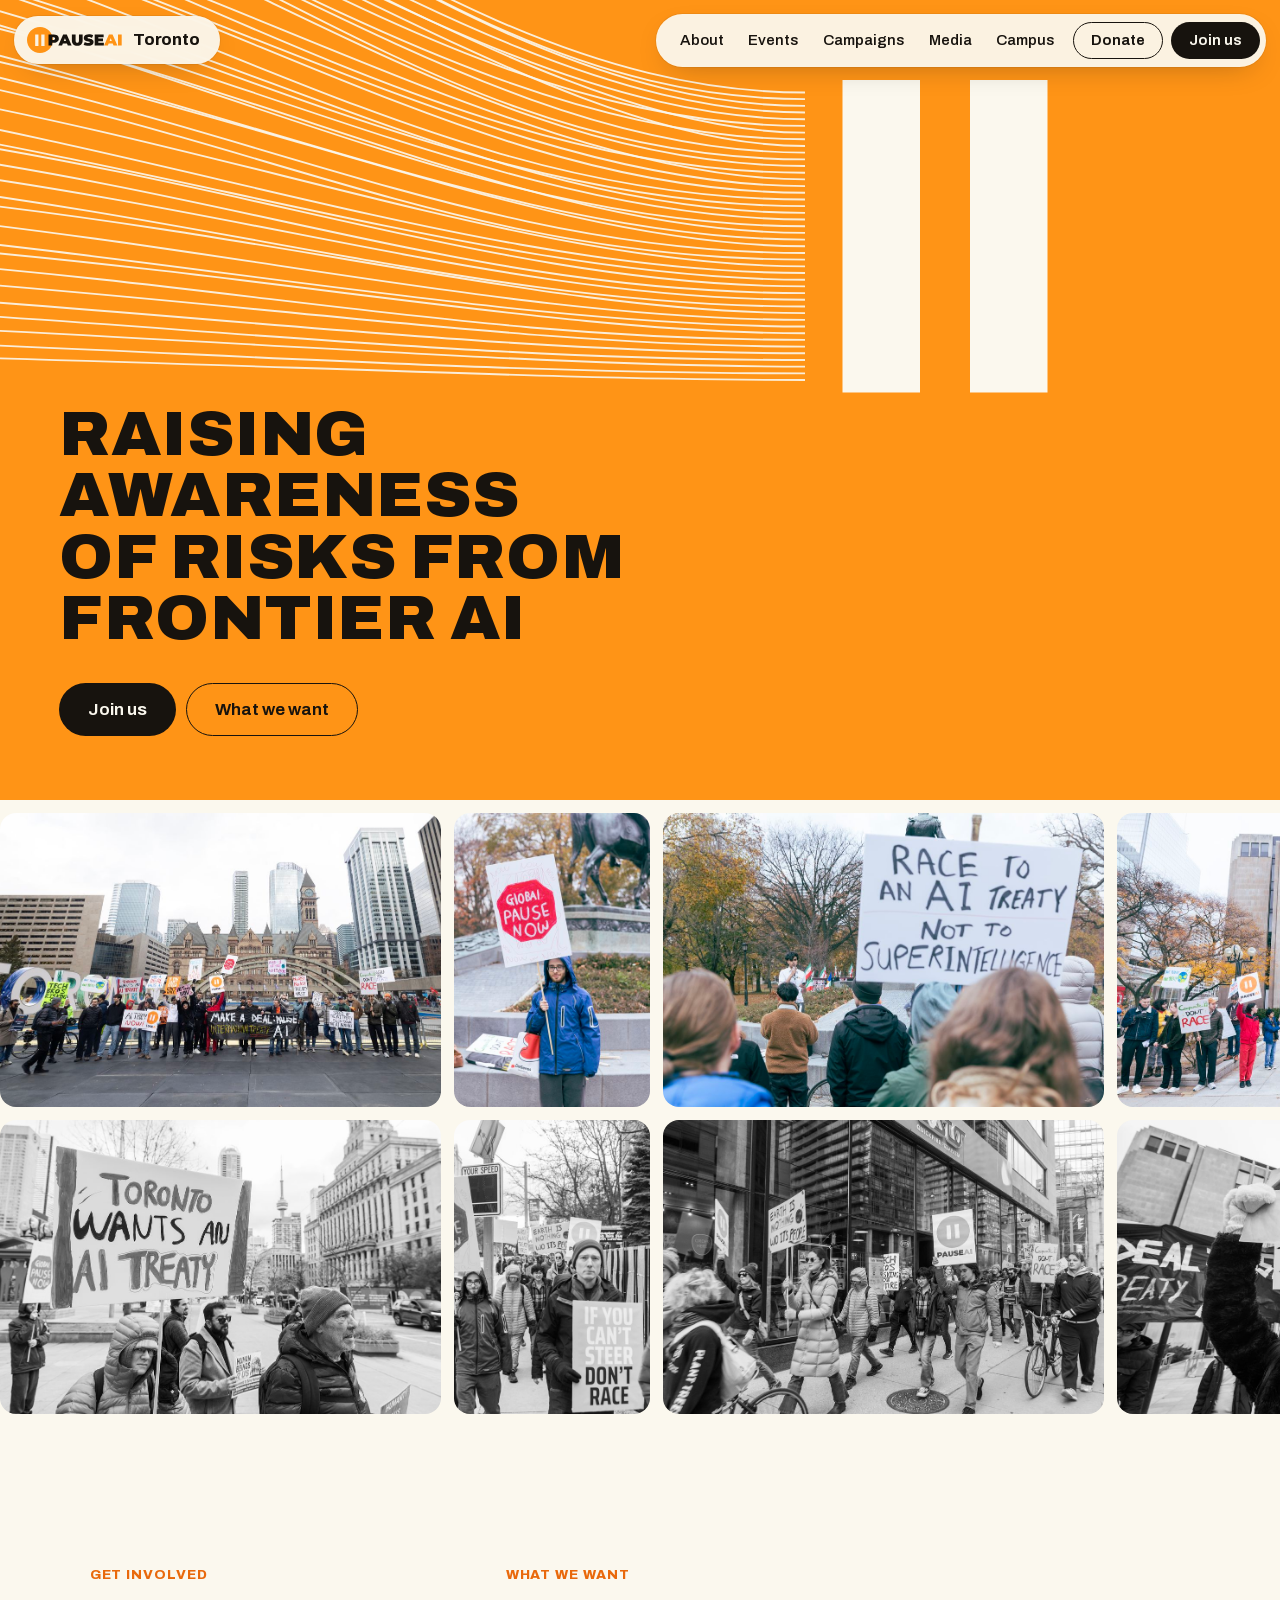
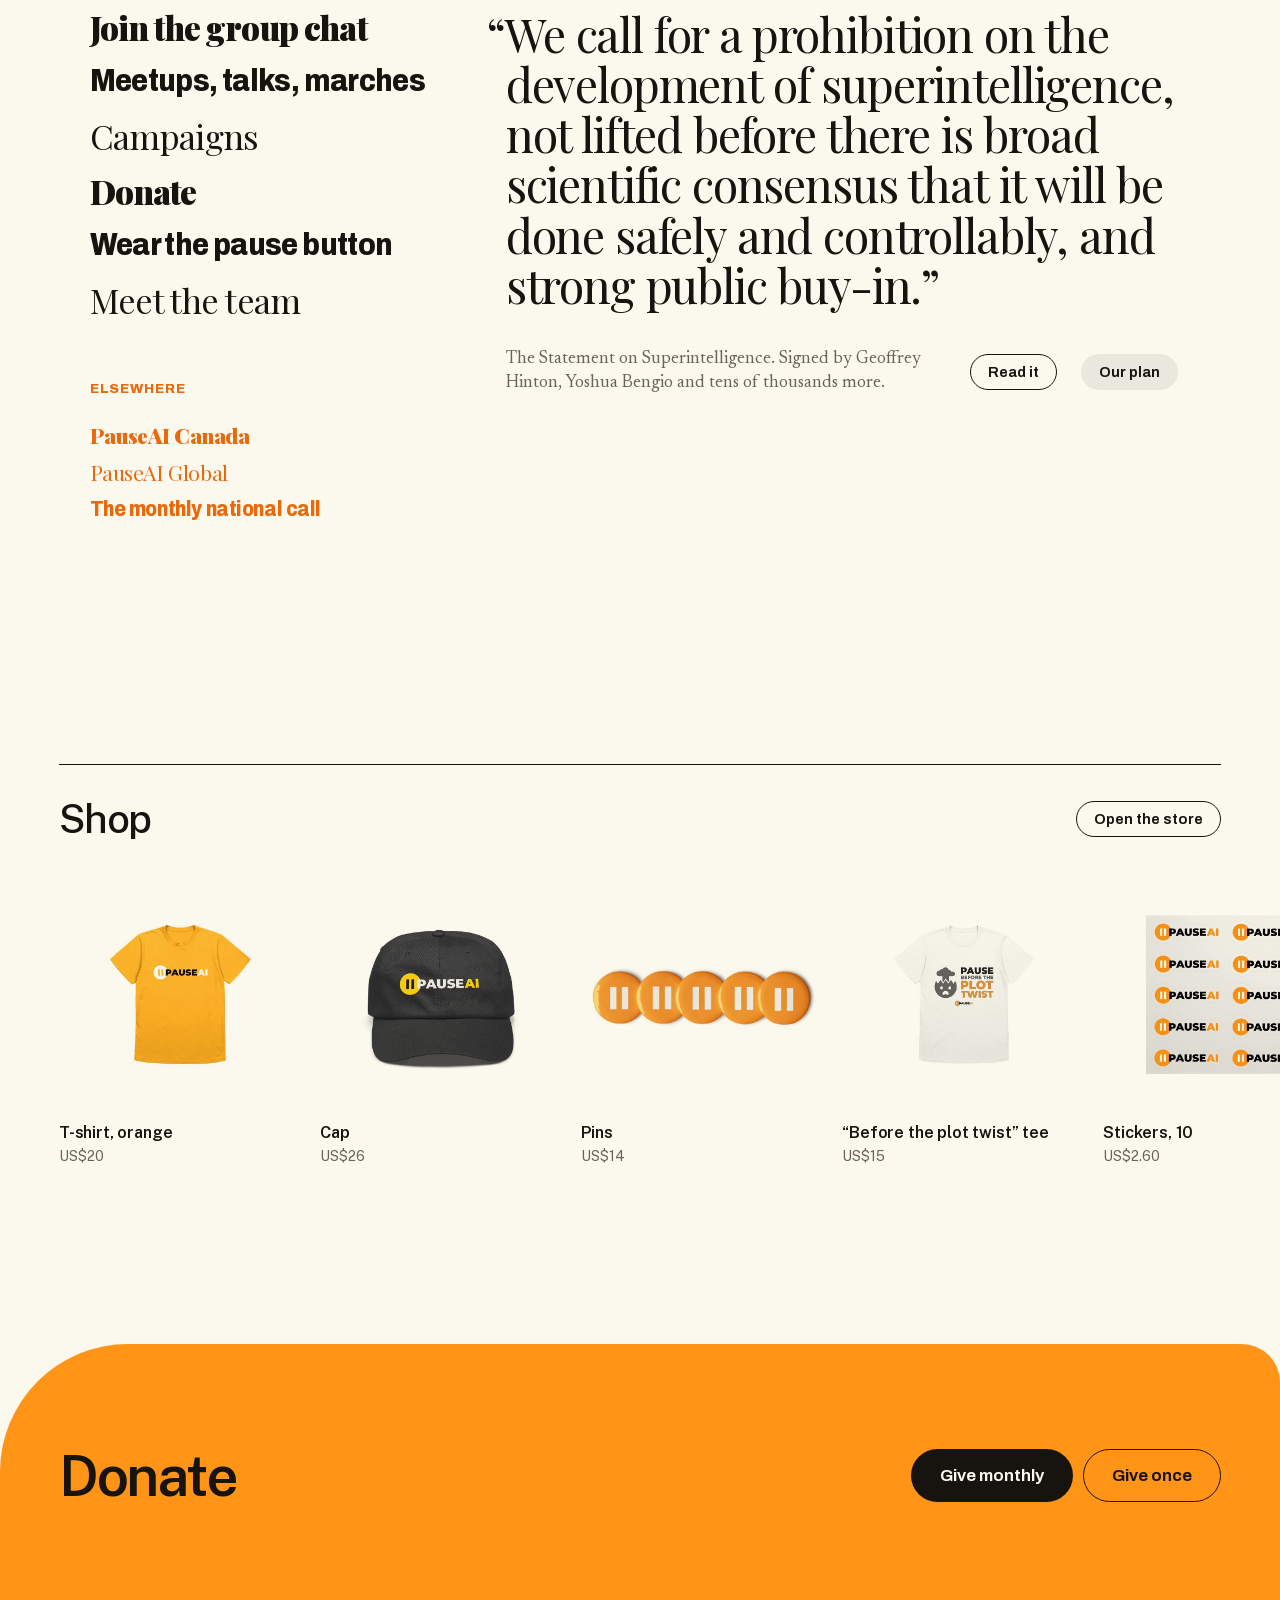
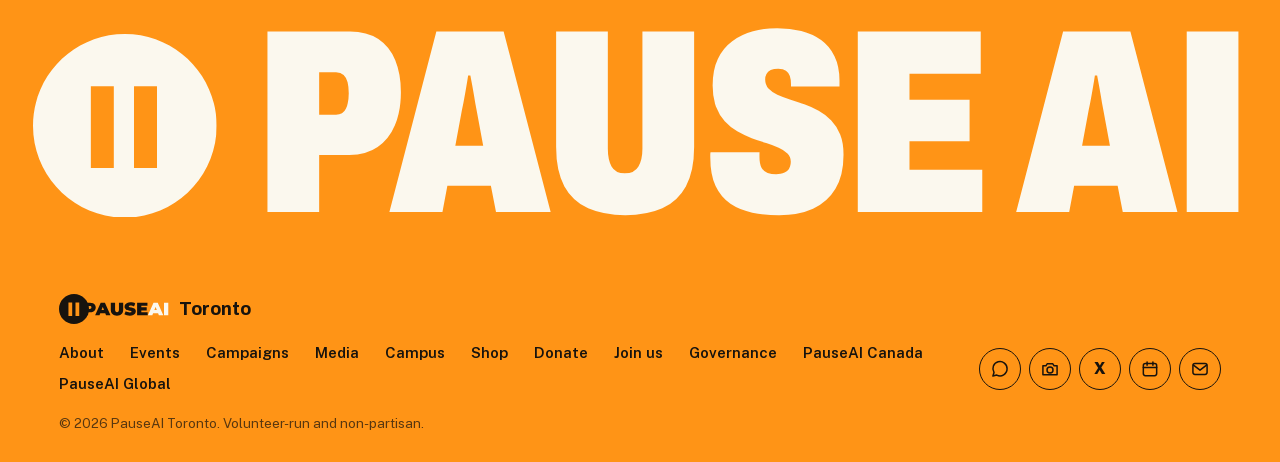
==== index.html @ 59a3827b "Add About, Campaigns and Join pages; rebuild the MP letter tool - about.html combines the plan, trac" ====
<!doctype html>
<html lang="en-CA">
<head>
<meta charset="utf-8">
<meta name="viewport" content="width=device-width, initial-scale=1">
<title>PauseAI Toronto: raising awareness of risks from frontier AI</title>
<meta name="description" content="Volunteers in Toronto raising awareness of risks from frontier AI, and asking Canada to help lead a treaty that stops the race to superintelligence.">
<link rel="canonical" href="https://pauseaitoronto.info/">
<meta name="theme-color" content="#FF9416">
<link rel="icon" href="favicon.svg" type="image/svg+xml">
<link rel="icon" href="assets/favicon-32.png" sizes="32x32" type="image/png">
<link rel="apple-touch-icon" href="assets/apple-touch-icon.png">
<meta property="og:type" content="website">
<meta property="og:site_name" content="PauseAI Toronto">
<meta property="og:locale" content="en_CA">
<meta property="og:title" content="PauseAI Toronto">
<meta property="og:description" content="Volunteers in Toronto raising awareness of risks from frontier AI, and asking Canada to help lead a treaty that stops the race to superintelligence.">
<meta property="og:url" content="https://pauseaitoronto.info/">
<meta property="og:image" content="https://pauseaitoronto.info/assets/og.jpg">
<meta property="og:image:width" content="1200">
<meta property="og:image:height" content="630">
<meta property="og:image:alt" content="PauseAI Toronto: raising awareness of risks from frontier AI.">
<meta name="twitter:card" content="summary_large_image">
<link rel="preload" href="assets/fonts/playfair-var.woff2" as="font" type="font/woff2" crossorigin>
<link rel="preload" href="assets/fonts/publicsans-var.woff2" as="font" type="font/woff2" crossorigin>
<link rel="preload" href="assets/fonts/archivo-var.woff2" as="font" type="font/woff2" crossorigin>
<link rel="stylesheet" href="assets/site.css">
<script>document.documentElement.classList.add('js')</script>
<script type="application/ld+json">{"@context":"https://schema.org","@type":"Organization","name":"PauseAI Toronto","url":"https://pauseaitoronto.info/","email":"team@pauseaitoronto.info","logo":"https://pauseaitoronto.info/favicon.svg","parentOrganization":{"@type":"Organization","name":"PauseAI Canada","url":"https://pauseai.ca/"},"areaServed":"Toronto, Ontario, Canada"}</script>
</head>
<body class="home">
<svg width="0" height="0" style="position:absolute" aria-hidden="true" focusable="false">
  <symbol id="pai" viewBox="0 0 243 66">
    <path style="fill:var(--lc)" fill-rule="evenodd" clip-rule="evenodd" d="M66 33C66 51.2254 51.2254 66 33 66C14.7746 66 0 51.2254 0 33C0 14.7746 14.7746 0 33 0C51.2254 0 66 14.7746 66 33ZM20.7902 18.8101H29.0402V48.1801H20.7902V18.8101ZM44.5504 18.8101H36.3004V48.1801H44.5504V18.8101Z"/>
    <path style="fill:var(--lp)" d="M54.6042 47V19H68.0842C70.6976 19 72.9509 19.4267 74.8442 20.28C76.7642 21.1333 78.2442 22.36 79.2842 23.96C80.3242 25.5333 80.8442 27.4 80.8442 29.56C80.8442 31.72 80.3242 33.5867 79.2842 35.16C78.2442 36.7333 76.7642 37.96 74.8442 38.84C72.9509 39.6933 70.6976 40.12 68.0842 40.12H59.8442L64.0442 36.08V47H54.6042ZM64.0442 37.12L59.8442 32.84H67.4842C68.7909 32.84 69.7509 32.5467 70.3642 31.96C71.0042 31.3733 71.3242 30.5733 71.3242 29.56C71.3242 28.5467 71.0042 27.7467 70.3642 27.16C69.7509 26.5733 68.7909 26.28 67.4842 26.28H59.8442L64.0442 22V37.12ZM79.4939 47L91.7339 19H101.014L113.254 47H103.494L94.4539 23.48H98.1339L89.0939 47H79.4939ZM86.7739 42.12L89.1739 35.32H102.054L104.454 42.12H86.7739ZM127.575 47.64C123.281 47.64 119.935 46.48 117.535 44.16C115.135 41.84 113.935 38.5867 113.935 34.4V19H123.375V34.12C123.375 36.2533 123.761 37.7733 124.535 38.68C125.308 39.56 126.348 40 127.655 40C128.988 40 130.028 39.56 130.775 38.68C131.548 37.7733 131.935 36.2533 131.935 34.12V19H141.215V34.4C141.215 38.5867 140.015 41.84 137.615 44.16C135.215 46.48 131.868 47.64 127.575 47.64ZM155.982 47.64C153.635 47.64 151.368 47.3733 149.182 46.84C146.995 46.3067 145.195 45.6133 143.782 44.76L146.822 37.88C148.155 38.6533 149.635 39.28 151.262 39.76C152.915 40.2133 154.515 40.44 156.062 40.44C156.968 40.44 157.675 40.3867 158.182 40.28C158.715 40.1467 159.102 39.9733 159.342 39.76C159.582 39.52 159.702 39.24 159.702 38.92C159.702 38.4133 159.422 38.0133 158.862 37.72C158.302 37.4267 157.555 37.1867 156.622 37C155.715 36.7867 154.715 36.5733 153.622 36.36C152.528 36.12 151.422 35.8133 150.302 35.44C149.208 35.0667 148.195 34.5733 147.262 33.96C146.355 33.3467 145.622 32.5467 145.062 31.56C144.502 30.5467 144.222 29.2933 144.222 27.8C144.222 26.0667 144.702 24.4933 145.662 23.08C146.648 21.64 148.102 20.4933 150.022 19.64C151.968 18.7867 154.382 18.36 157.262 18.36C159.155 18.36 161.022 18.56 162.862 18.96C164.702 19.36 166.355 19.9733 167.822 20.8L164.982 27.64C163.595 26.9467 162.248 26.4267 160.942 26.08C159.662 25.7333 158.408 25.56 157.182 25.56C156.275 25.56 155.555 25.64 155.022 25.8C154.488 25.96 154.102 26.1733 153.862 26.44C153.648 26.7067 153.542 27 153.542 27.32C153.542 27.8 153.822 28.1867 154.382 28.48C154.942 28.7467 155.675 28.9733 156.582 29.16C157.515 29.3467 158.528 29.5467 159.622 29.76C160.742 29.9733 161.848 30.2667 162.942 30.64C164.035 31.0133 165.035 31.5067 165.942 32.12C166.875 32.7333 167.622 33.5333 168.182 34.52C168.742 35.5067 169.022 36.7333 169.022 38.2C169.022 39.9067 168.528 41.48 167.542 42.92C166.582 44.3333 165.142 45.48 163.222 46.36C161.302 47.2133 158.888 47.64 155.982 47.64ZM180.471 29.4H192.951V36.2H180.471V29.4ZM181.111 39.88H195.111V47H171.831V19H194.591V26.12H181.111V39.88Z"/>
    <path style="fill:var(--la)" d="M195.705 47L207.945 19H217.225L229.465 47H219.705L210.665 23.48H214.345L205.305 47H195.705ZM202.985 42.12L205.385 35.32H218.265L220.665 42.12H202.985ZM230.971 47V19H240.411V47H230.971Z"/>
  </symbol>
  <symbol id="pd" viewBox="0 0 66 66"><path fill="#FF9416" fill-rule="evenodd" d="M66 33C66 51.2254 51.2254 66 33 66C14.7746 66 0 51.2254 0 33C0 14.7746 14.7746 0 33 0C51.2254 0 66 14.7746 66 33ZM20.7902 18.8101H29.0402V48.1801H20.7902V18.8101ZM44.5504 18.8101H36.3004V48.1801H44.5504V18.8101Z"/></symbol>
  <symbol id="i-chat" viewBox="0 0 24 24"><path fill="none" stroke="currentColor" stroke-width="1.8" stroke-linejoin="round" d="M20.5 11.8a8.5 8.5 0 0 1-12.4 7.5L3.5 20.5l1.3-4.4A8.5 8.5 0 1 1 20.5 11.8z"/></symbol>
  <symbol id="i-cam" viewBox="0 0 24 24"><g fill="none" stroke="currentColor" stroke-width="1.8" stroke-linejoin="round"><path d="M3.5 8.2h3.6l1.5-2.4h6.8l1.5 2.4h3.6v10.6h-17z"/><circle cx="12" cy="13.2" r="3.6"/></g></symbol>
  <symbol id="i-cal" viewBox="0 0 24 24"><g fill="none" stroke="currentColor" stroke-width="1.8" stroke-linecap="round" stroke-linejoin="round"><rect x="4" y="5.5" width="16" height="14.5" rx="2.5"/><path d="M4 10.2h16M8.5 3.5v4M15.5 3.5v4"/></g></symbol>
  <symbol id="i-mail" viewBox="0 0 24 24"><g fill="none" stroke="currentColor" stroke-width="1.8" stroke-linecap="round" stroke-linejoin="round"><rect x="3.5" y="5.5" width="17" height="13" rx="2.5"/><path d="M4.2 7.4l7.8 6 7.8-6"/></g></symbol>
  <symbol id="pdw" viewBox="0 0 66 66"><path fill="#FBF8EE" fill-rule="evenodd" d="M66 33C66 51.2254 51.2254 66 33 66C14.7746 66 0 51.2254 0 33C0 14.7746 14.7746 0 33 0C51.2254 0 66 14.7746 66 33ZM20.7902 18.8101H29.0402V48.1801H20.7902V18.8101ZM44.5504 18.8101H36.3004V48.1801H44.5504V18.8101Z"/></symbol>
</svg>
<a class="skip" href="#main">Skip to content</a>
<header class="top" id="top">
  <a class="chip brand" href="index.html" aria-label="PauseAI Toronto, home">
    <svg class="brand-logo" viewBox="0 0 243 66" aria-hidden="true"><use href="#pai"/></svg>
    <span class="brand-city">Toronto</span>
  </a>
  <nav class="chip nav" id="nav" aria-label="Main">
    <a class="nav-link" href="about.html">About</a>
    <a class="nav-link" href="https://luma.com/pauseaitoronto">Events</a>
    <a class="nav-link" href="campaigns.html">Campaigns</a>
    <a class="nav-link" href="media.html">Media</a>
    <a class="nav-link" href="campus.html">Campus</a>
    <a class="pill pill-line pill-sm" href="donate.html">Donate</a>
    <a class="pill pill-ink pill-sm" href="join.html">Join us</a>
  </nav>
  <button class="chip menu" type="button" aria-expanded="false" aria-controls="nav">Menu</button>
</header>
<main id="main">

<section class="hero" aria-labelledby="hero-title">
  <svg class="hero-art" viewBox="0 0 1440 640" preserveAspectRatio="xMaxYMin slice" aria-hidden="true" data-reveal><path class="rl" pathLength="1" d="M-20 -330 C 425 -330, 698 74.0, 1060 74.0"/><path class="rl" pathLength="1" d="M-20 -316 C 471 -316, 689 79.3, 1060 79.3"/><path class="rl" pathLength="1" d="M-20 -302 C 455 -302, 724 84.7, 1060 84.7"/><path class="rl" pathLength="1" d="M-20 -287 C 388 -287, 741 90.0, 1060 90.0"/><path class="rl" pathLength="1" d="M-20 -273 C 385 -273, 732 95.4, 1060 95.4"/><path class="rl" pathLength="1" d="M-20 -259 C 390 -259, 691 100.7, 1060 100.7"/><path class="rl" pathLength="1" d="M-20 -245 C 439 -245, 779 106.1, 1060 106.1"/><path class="rl" pathLength="1" d="M-20 -231 C 397 -231, 707 111.4, 1060 111.4"/><path class="rl" pathLength="1" d="M-20 -217 C 468 -217, 794 116.8, 1060 116.8"/><path class="rl" pathLength="1" d="M-20 -202 C 461 -202, 728 122.1, 1060 122.1"/><path class="rl" pathLength="1" d="M-20 -188 C 517 -188, 686 127.5, 1060 127.5"/><path class="rl" pathLength="1" d="M-20 -174 C 500 -174, 715 132.8, 1060 132.8"/><path class="rl" pathLength="1" d="M-20 -160 C 400 -160, 694 138.2, 1060 138.2"/><path class="rl" pathLength="1" d="M-20 -146 C 423 -146, 778 143.5, 1060 143.5"/><path class="rl" pathLength="1" d="M-20 -131 C 405 -131, 750 148.9, 1060 148.9"/><path class="rl" pathLength="1" d="M-20 -117 C 469 -117, 725 154.2, 1060 154.2"/><path class="rl" pathLength="1" d="M-20 -103 C 457 -103, 688 159.6, 1060 159.6"/><path class="rl" pathLength="1" d="M-20 -89 C 388 -89, 705 164.9, 1060 164.9"/><path class="rl" pathLength="1" d="M-20 -75 C 475 -75, 731 170.3, 1060 170.3"/><path class="rl" pathLength="1" d="M-20 -60 C 424 -60, 750 175.6, 1060 175.6"/><path class="rl" pathLength="1" d="M-20 -46 C 443 -46, 716 181.0, 1060 181.0"/><path class="rl" pathLength="1" d="M-20 -32 C 491 -32, 764 186.3, 1060 186.3"/><path class="rl" pathLength="1" d="M-20 -18 C 414 -18, 749 191.7, 1060 191.7"/><path class="rl" pathLength="1" d="M-20 -4 C 454 -4, 785 197.0, 1060 197.0"/><path class="rl" pathLength="1" d="M-20 10 C 482 10, 715 202.4, 1060 202.4"/><path class="rl" pathLength="1" d="M-20 25 C 517 25, 694 207.7, 1060 207.7"/><path class="rl" pathLength="1" d="M-20 39 C 439 39, 771 213.1, 1060 213.1"/><path class="rl" pathLength="1" d="M-20 53 C 401 53, 739 218.4, 1060 218.4"/><path class="rl" pathLength="1" d="M-20 67 C 385 67, 760 223.8, 1060 223.8"/><path class="rl" pathLength="1" d="M-20 81 C 487 81, 749 229.1, 1060 229.1"/><path class="rl" pathLength="1" d="M-20 96 C 503 96, 718 234.5, 1060 234.5"/><path class="rl" pathLength="1" d="M-20 110 C 477 110, 751 239.8, 1060 239.8"/><path class="rl" pathLength="1" d="M-20 124 C 461 124, 735 245.2, 1060 245.2"/><path class="rl" pathLength="1" d="M-20 138 C 498 138, 793 250.5, 1060 250.5"/><path class="rl" pathLength="1" d="M-20 152 C 446 152, 760 255.9, 1060 255.9"/><path class="rl" pathLength="1" d="M-20 167 C 388 167, 764 261.2, 1060 261.2"/><path class="rl" pathLength="1" d="M-20 181 C 471 181, 799 266.6, 1060 266.6"/><path class="rl" pathLength="1" d="M-20 195 C 495 195, 714 271.9, 1060 271.9"/><path class="rl" pathLength="1" d="M-20 209 C 434 209, 760 277.3, 1060 277.3"/><path class="rl" pathLength="1" d="M-20 223 C 383 223, 735 282.6, 1060 282.6"/><path class="rl" pathLength="1" d="M-20 237 C 404 237, 694 288.0, 1060 288.0"/><path class="rl" pathLength="1" d="M-20 252 C 388 252, 772 293.3, 1060 293.3"/><path class="rl" pathLength="1" d="M-20 266 C 398 266, 710 298.7, 1060 298.7"/><path class="rl" pathLength="1" d="M-20 280 C 435 280, 785 304.0, 1060 304.0"/><rect class="rb" x="1090" y="64" width="62" height="250"/><rect class="rb" x="1192" y="64" width="62" height="250"/></svg>
  <div class="hero-copy">
    <h1 id="hero-title">Raising awareness of risks from frontier AI</h1>
    <div class="actions">
      <a class="pill pill-ink pill-lg" href="join.html">Join us</a>
      <a class="pill pill-line pill-lg" href="#want">What we want</a>
    </div>
  </div>
</section>

<section class="wall" aria-label="Photos from the Toronto AI Treaty March, 14 November 2026">
  <div class="wall-row"><div class="wall-track"><ul><li><img src="assets/img/w-square.jpg" width="1019" height="680" alt="A long line of marchers with signs and a black banner reading “Make a deal: pause AI. International treaty” in Nathan Phillips Square, Old City Hall behind them." decoding="async"></li><li><img src="assets/img/w-global-pause.jpg" width="454" height="680" alt="A marcher in a blue jacket holds a hand-drawn stop sign reading “Global pause now” beside the equestrian statue at Queen’s Park." decoding="async"></li><li><img src="assets/img/w-race-to-treaty.jpg" width="1019" height="680" alt="A hand-lettered sign, “Race to an AI treaty, not to superintelligence”, above a crowd listening to a speaker." decoding="async"></li><li><img src="assets/img/w-plaza.jpg" width="1019" height="680" alt="Marchers with signs and a black banner spread out across a plaza in front of a stone building." decoding="async"></li><li><img src="assets/img/w-make-a-deal.jpg" width="1020" height="680" alt="A sign reading “Make a deal, pause AI” held up against the downtown skyline, the CN Tower in the distance." decoding="async"></li><li><img src="assets/img/w-banner.jpg" width="1019" height="680" alt="Marchers hold up a black banner: “Make a deal: pause AI. International treaty”. A smaller sign reads “AI treaty now!”" decoding="async"></li><li><img src="assets/img/w-one-planet.jpg" width="1019" height="680" alt="A sign with a painted globe, “One planet, one treaty”, in the foreground as a speaker addresses the crowd." decoding="async"></li><li><img src="assets/img/w-freeze.jpg" width="1019" height="680" alt="Marchers stand with signs reading “Freeze the AI race”, “Race to an AI treaty, not to superintelligence” and “Global pause now”." decoding="async"></li></ul><ul aria-hidden="true"><li><img src="assets/img/w-square.jpg" width="1019" height="680" alt="" decoding="async"></li><li><img src="assets/img/w-global-pause.jpg" width="454" height="680" alt="" decoding="async"></li><li><img src="assets/img/w-race-to-treaty.jpg" width="1019" height="680" alt="" decoding="async"></li><li><img src="assets/img/w-plaza.jpg" width="1019" height="680" alt="" decoding="async"></li><li><img src="assets/img/w-make-a-deal.jpg" width="1020" height="680" alt="" decoding="async"></li><li><img src="assets/img/w-banner.jpg" width="1019" height="680" alt="" decoding="async"></li><li><img src="assets/img/w-one-planet.jpg" width="1019" height="680" alt="" decoding="async"></li><li><img src="assets/img/w-freeze.jpg" width="1019" height="680" alt="" decoding="async"></li></ul></div></div>
  <div class="wall-row rev"><div class="wall-track"><ul><li><img src="assets/img/w-toronto-wants.jpg" width="1019" height="680" alt="A marcher’s hand-painted sign, “Toronto wants an AI treaty”, with the CN Tower in the distance." decoding="async"></li><li><img src="assets/img/w-steer.jpg" width="454" height="680" alt="Marchers on a sidewalk; the nearest carries a sign reading “If you can’t steer, don’t race”. Behind, a sign reads “Earth is nothing w/o its people”." decoding="async"></li><li><img src="assets/img/w-street.jpg" width="1019" height="680" alt="Marchers walk past a glass storefront carrying signs, among them the PauseAI pause symbol and “Earth is nothing w/o its people”." decoding="async"></li><li><img src="assets/img/w-treaty-now.jpg" width="1019" height="680" alt="A marcher in a fur hat holds a sign overhead: “AI treaty now”. Behind, signs read “Treaty first” and “Toronto wants an AI treaty”." decoding="async"></li><li><img src="assets/img/w-crowd.jpg" width="1019" height="680" alt="A crowd in a park listens to the speeches. Signs read “No RSI, no ASI, treaty first” and “One planet, one treaty”." decoding="async"></li><li><img src="assets/img/w-megaphone.jpg" width="1019" height="680" alt="A speaker reads from a page into a megaphone. Behind, marchers hold the “Make a deal: pause AI” banner." decoding="async"></li></ul><ul aria-hidden="true"><li><img src="assets/img/w-toronto-wants.jpg" width="1019" height="680" alt="" decoding="async"></li><li><img src="assets/img/w-steer.jpg" width="454" height="680" alt="" decoding="async"></li><li><img src="assets/img/w-street.jpg" width="1019" height="680" alt="" decoding="async"></li><li><img src="assets/img/w-treaty-now.jpg" width="1019" height="680" alt="" decoding="async"></li><li><img src="assets/img/w-crowd.jpg" width="1019" height="680" alt="" decoding="async"></li><li><img src="assets/img/w-megaphone.jpg" width="1019" height="680" alt="" decoding="async"></li></ul></div></div>
</section>

<section class="toc" id="do">
  <div class="toc-list">
    <h2 class="label">Get involved</h2>
    <ol class="entries">
      <li><a href="https://chat.whatsapp.com/DZ3jcJfqOlE2j4Egu4ZgO1"><span class="t t-a">Join the group chat</span></a></li>
      <li><a href="https://luma.com/pauseaitoronto"><span class="t t-b">Meetups, talks, marches</span></a></li>
      <li><a href="campaigns.html"><span class="t t-c">Campaigns</span></a></li>
      <li><a href="donate.html"><span class="t t-a">Donate</span></a></li>
      <li><a href="#shop"><span class="t t-b">Wear the pause button</span></a></li>
      <li><a href="about.html#team"><span class="t t-c">Meet the team</span></a></li>
    </ol>
    <h2 class="label label-quiet">Elsewhere</h2>
    <ol class="entries entries-quiet">
      <li><a href="https://pauseai.ca"><span class="t t-a">PauseAI Canada</span></a></li>
      <li><a href="https://pauseai.info"><span class="t t-c">PauseAI Global</span></a></li>
      <li><a href="https://luma.com/calendar/cal-tsYv79s4aTQC16Q"><span class="t t-b">The monthly national call</span></a></li>
    </ol>
  </div>

  <figure class="quote" id="want">
    <h2 class="label">What we want</h2>
    <blockquote cite="https://superintelligence-statement.org/">
      <p>“We call for a prohibition on the development of superintelligence, not lifted before there is broad scientific consensus that it will be done safely and controllably, and strong public buy-in.”</p>
    </blockquote>
    <figcaption>
      <span>The Statement on Superintelligence. Signed by Geoffrey Hinton, Yoshua Bengio and tens of thousands more.</span>
      <a class="pill pill-line pill-sm" href="https://superintelligence-statement.org/">Read it</a>
      <a class="pill pill-soft pill-sm" href="about.html">Our plan</a>
    </figcaption>
  </figure>
</section>

<section class="shop pro sec" id="shop" aria-labelledby="shop-title">
  <div class="shop-head">
    <h2 class="h-sec" id="shop-title">Shop</h2>
    <a class="pill pill-line pill-sm" href="https://pauseai-shop.fourthwall.com">Open the store</a>
  </div>
  <ul class="rack">
    <li><a href="https://pauseai-shop.fourthwall.com/products/pauseai-t-shirt-orange"><img src="assets/img/shop/pauseai-t-shirt-orange.jpg" width="720" height="720" loading="lazy" decoding="async" alt="PauseAI T-Shirt (orange)"><b>T-shirt, orange</b><span>US$20</span></a></li>
    <li><a href="https://pauseai-shop.fourthwall.com/products/pauseai-cap"><img src="assets/img/shop/pauseai-cap.jpg" width="720" height="720" loading="lazy" decoding="async" alt="PauseAI cap"><b>Cap</b><span>US$26</span></a></li>
    <li><a href="https://pauseai-shop.fourthwall.com/products/pauseai-pins"><img src="assets/img/shop/pauseai-pins.jpg" width="720" height="720" loading="lazy" decoding="async" alt="PauseAI pins"><b>Pins</b><span>US$14</span></a></li>
    <li><a href="https://pauseai-shop.fourthwall.com/products/pauseai-before-the-plot-twist-white"><img src="assets/img/shop/pauseai-before-the-plot-twist-white.jpg" width="720" height="720" loading="lazy" decoding="async" alt="PauseAI Before the Plot Twist (White)"><b>“Before the plot twist” tee</b><span>US$15</span></a></li>
    <li><a href="https://pauseai-shop.fourthwall.com/products/10-pauseai-stickers"><img src="assets/img/shop/10-pauseai-stickers.jpg" width="720" height="720" loading="lazy" decoding="async" alt="10 PauseAI Stickers"><b>Stickers, 10</b><span>US$2.60</span></a></li>
    <li><a href="https://pauseai-shop.fourthwall.com/products/white-bomber-jacket-unisex"><img src="assets/img/shop/white-bomber-jacket-unisex.jpg" width="720" height="720" loading="lazy" decoding="async" alt="White Bomber Jacket (Unisex)"><b>Bomber jacket</b><span>US$49</span></a></li>
    <li><a href="https://pauseai-shop.fourthwall.com/products/pauseai-t-shirt-2"><img src="assets/img/shop/pauseai-t-shirt-2.jpg" width="720" height="720" loading="lazy" decoding="async" alt="PauseAI T-Shirt"><b>T-shirt, black</b><span>US$25</span></a></li>
    <li><a href="https://pauseai-shop.fourthwall.com/products/black-pause-ai-beanie-hat"><img src="assets/img/shop/black-pause-ai-beanie-hat.jpg" width="720" height="720" loading="lazy" decoding="async" alt="Black Pause AI Beanie Hat"><b>Beanie</b><span>US$24</span></a></li>
    <li><a href="https://pauseai-shop.fourthwall.com/products/large-tote-bag-orange-black"><img src="assets/img/shop/large-tote-bag-orange-black.jpg" width="720" height="720" loading="lazy" decoding="async" alt="Large Tote Bag - Orange/Black"><b>Tote, orange</b><span>US$28</span></a></li>
    <li><a href="https://pauseai-shop.fourthwall.com/products/compute-cap"><img src="assets/img/shop/compute-cap.jpg" width="720" height="720" loading="lazy" decoding="async" alt="Compute Cap"><b>Compute cap</b><span>US$23</span></a></li>
    <li><a href="https://pauseai-shop.fourthwall.com/products/gradient-style-pause-ai-backpack-pink-orange-yellow"><img src="assets/img/shop/gradient-style-pause-ai-backpack-pink-orange-yellow.jpg" width="720" height="720" loading="lazy" decoding="async" alt="Pause AI Backpack (Pink/Orange Gradient)"><b>Backpack, orange</b><span>US$38</span></a></li>
    <li><a href="https://pauseai-shop.fourthwall.com/products/pauseai-notebook"><img src="assets/img/shop/pauseai-notebook.jpg" width="720" height="720" loading="lazy" decoding="async" alt="PauseAI Notebook"><b>Notebook</b><span>US$14</span></a></li>
    <li><a href="https://pauseai-shop.fourthwall.com/products/white-ceramic-pauseai-mug"><img src="assets/img/shop/white-ceramic-pauseai-mug.jpg" width="720" height="720" loading="lazy" decoding="async" alt="White Ceramic PauseAI Mug"><b>Mug</b><span>US$10</span></a></li>
    <li><a href="https://pauseai-shop.fourthwall.com/products/large-gradient-tote-bag-pink-orange"><img src="assets/img/shop/large-gradient-tote-bag-pink-orange.jpg" width="720" height="720" loading="lazy" decoding="async" alt="Large Tote Bag (Pink/Orange Gradient)"><b>Tote, gradient</b><span>US$28</span></a></li>
    <li><a href="https://pauseai-shop.fourthwall.com/products/black-pauseai-water-bottle"><img src="assets/img/shop/black-pauseai-water-bottle.jpg" width="720" height="720" loading="lazy" decoding="async" alt="Black PauseAI Water Bottle"><b>Water bottle, black</b><span>US$23</span></a></li>
    <li><a href="https://pauseai-shop.fourthwall.com/products/gradient-style-pause-ai-backpack-black-grey"><img src="assets/img/shop/gradient-style-pause-ai-backpack-black-grey.jpg" width="720" height="720" loading="lazy" decoding="async" alt="Pause AI Backpack (Black/Grey Gradient)"><b>Backpack, grey</b><span>US$38</span></a></li>
  </ul>
</section>

<section class="give" id="donate" aria-labelledby="donate-title">
  <div class="give-inner pro">
    <div class="give-lead">
      <h2 class="h-sec" id="donate-title">Donate</h2>
    </div>
    <div class="give-cta">
      <div class="actions">
        <a class="pill pill-ink pill-lg" href="donate.html#monthly">Give monthly</a>
        <a class="pill pill-line pill-lg" href="donate.html#once">Give once</a>
      </div>
    </div>
  </div>

  <p class="shout" aria-hidden="true"><svg viewBox="0 0 66 66"><use href="#pdw"/></svg><span>Pause&nbsp;AI</span></p>

  <footer class="foot pro">
    <a class="foot-brand" href="index.html" aria-label="PauseAI Toronto, home"><svg class="brand-logo" viewBox="0 0 243 66" aria-hidden="true"><use href="#pai"/></svg><span class="brand-city">Toronto</span></a>
    <ul class="foot-nav">
      <li><a href="about.html">About</a></li>
      <li><a href="https://luma.com/pauseaitoronto">Events</a></li>
      <li><a href="campaigns.html">Campaigns</a></li>
      <li><a href="media.html">Media</a></li>
      <li><a href="campus.html">Campus</a></li>
      <li><a href="index.html#shop">Shop</a></li>
      <li><a href="donate.html">Donate</a></li>
      <li><a href="join.html">Join us</a></li>
      <li><a href="about.html#governance">Governance</a></li>
      <li><a href="https://pauseai.ca">PauseAI Canada</a></li>
      <li><a href="https://pauseai.info">PauseAI Global</a></li>
    </ul>
    <ul class="foot-icons">
      <li><a href="https://chat.whatsapp.com/DZ3jcJfqOlE2j4Egu4ZgO1" aria-label="WhatsApp group" title="WhatsApp"><svg viewBox="0 0 24 24" aria-hidden="true"><use href="#i-chat"/></svg></a></li>
      <li><a href="https://www.instagram.com/pauseaicanada/" aria-label="Instagram" title="Instagram"><svg viewBox="0 0 24 24" aria-hidden="true"><use href="#i-cam"/></svg></a></li>
      <li><a href="https://x.com/pauseaicanada" aria-label="X" title="X"><span aria-hidden="true">X</span></a></li>
      <li><a href="https://luma.com/pauseaitoronto" aria-label="Events calendar on Luma" title="Luma calendar"><svg viewBox="0 0 24 24" aria-hidden="true"><use href="#i-cal"/></svg></a></li>
      <li><a href="mailto:team@pauseaitoronto.info" aria-label="Email team@pauseaitoronto.info" title="team@pauseaitoronto.info"><svg viewBox="0 0 24 24" aria-hidden="true"><use href="#i-mail"/></svg></a></li>
    </ul>
    <p class="foot-copy">© 2026 PauseAI Toronto. Volunteer-run and non-partisan.</p>
  </footer>
</section>

</main>
<script src="assets/site.js" defer></script>
</body>
</html>
---- assets/site.css ----
/* PauseAI Toronto — v8
   Expressive top (orange hero, moving photo wall, contents list); everything below it and every inner page is set plainly in Public Sans.
   Type: Playfair Display (display), Newsreader (reading), Archivo (labels, UI).
   All SIL Open Font License, self-hosted. */

@font-face{font-family:"Playfair Display";src:url(fonts/playfair-var.woff2) format("woff2");font-weight:400 900;font-style:normal;font-display:swap}
@font-face{font-family:"Archivo";src:url(fonts/archivo-var.woff2) format("woff2");font-weight:100 900;font-stretch:62% 125%;font-style:normal;font-display:swap}
@font-face{font-family:"Public Sans";src:url(fonts/publicsans-var.woff2) format("woff2");font-weight:300 800;font-style:normal;font-display:swap}
@font-face{font-family:"Newsreader";src:url(fonts/newsreader-var.woff2) format("woff2");font-weight:200 800;font-style:normal;font-display:swap}

:root{
  --paper:#FBF8EE;
  --ink:#17130E;
  --ink-2:#6A6157;
  --orange:#FF9416;
  --deep:#E9690C;
  --peach:#FFE7C7;
  --hair:rgba(23,19,14,.14);
  --sans:"Archivo",system-ui,-apple-system,"Segoe UI",Roboto,sans-serif;
  --serif:"Newsreader",Georgia,"Times New Roman",serif;
  --display:"Playfair Display","Newsreader",Georgia,serif;
  --pro:"Public Sans",system-ui,-apple-system,"Segoe UI",Roboto,sans-serif;
  --gutter:clamp(20px,4.6vw,72px);
  --gap:clamp(84px,11vw,168px);
}

*,*::before,*::after{box-sizing:border-box}
html{-webkit-text-size-adjust:100%;scroll-behavior:smooth;scroll-padding-top:96px;overflow-x:clip}
main{overflow-x:clip}
body{margin:0;background:var(--paper);color:var(--ink);font-family:var(--sans);font-size:17px;line-height:1.5;-webkit-font-smoothing:antialiased;-moz-osx-font-smoothing:grayscale;text-rendering:optimizeLegibility;overflow-x:clip}
img,svg{display:block;max-width:100%}
img{height:auto}
h1,h2,h3,p,figure,blockquote,ul,ol{margin:0;padding:0}
ul,ol{list-style:none}
a{color:inherit;text-decoration:none}
button{font:inherit;color:inherit}
:focus-visible{outline:2px solid var(--ink);outline-offset:3px}
::selection{background:var(--ink);color:var(--paper)}
[hidden]{display:none!important}
.sr-only{position:absolute!important;width:1px;height:1px;padding:0;margin:-1px;overflow:hidden;clip:rect(0,0,0,0);white-space:nowrap;border:0}
.skip{position:absolute;left:12px;top:-80px;z-index:100;background:var(--ink);color:var(--paper);padding:10px 16px;border-radius:999px;font-weight:600}
.skip:focus{top:12px}

/* shared type */
.label{font-family:var(--sans);font-weight:800;font-stretch:104%;font-size:13px;letter-spacing:.07em;text-transform:uppercase;line-height:1.2;color:var(--deep)}
.big{font-family:var(--display);font-weight:900;font-size:clamp(3.6rem,2rem + 7.4vw,8.6rem);line-height:.86;letter-spacing:-.035em}
.fine{font-size:13.5px;line-height:1.5;color:var(--ink-2)}
.fine a,.hint a{font-weight:600;color:var(--ink)}
.status{font-size:14.5px;color:var(--ink-2)}

/* pills */
.pill{display:inline-flex;align-items:center;justify-content:center;border-radius:999px;border:1.5px solid transparent;padding:13px 24px;font-family:var(--sans);font-weight:650;font-size:15.5px;line-height:1;white-space:nowrap;cursor:pointer;transition:background-color .18s,color .18s,border-color .18s,transform .18s}
.pill:hover{transform:translateY(-1px)}
.pill:active{transform:scale(.97)}
.pill-ink{background:var(--ink);color:var(--paper)}
.pill-ink:hover{background:#000}
.pill-line{border-color:var(--ink);color:var(--ink);background:transparent}
.pill-line:hover{background:var(--ink);color:var(--paper)}
.pill-soft{background:rgba(23,19,14,.07);color:var(--ink)}
.pill-soft:hover{background:var(--ink);color:var(--paper)}
.pill-sm{padding:10px 17px;font-size:14.5px}
.pill[aria-disabled="true"]{opacity:.5;pointer-events:none}

/* floating header */
.top{font-family:var(--sans);position:fixed;inset:14px 14px auto 14px;z-index:60;display:flex;justify-content:space-between;align-items:center;gap:12px;pointer-events:none}
.chip{pointer-events:auto;display:inline-flex;align-items:center;background:rgba(251,248,238,.94);-webkit-backdrop-filter:blur(12px);backdrop-filter:blur(12px);border-radius:999px;box-shadow:0 0 0 1px rgba(23,19,14,.06),0 10px 30px -14px rgba(23,19,14,.35)}
.brand{gap:10px;padding:11px 20px 11px 13px;--lc:var(--orange);--lp:var(--ink);--la:var(--orange)}
.brand-logo{height:26px;width:auto;aspect-ratio:243/66}
.brand-city{font-weight:750;font-size:16.5px;letter-spacing:-.005em;line-height:1}
.nav{gap:4px;padding:6px 6px 6px 14px}
.nav-link{font-size:15px;font-weight:550;padding:9px 10px;border-radius:999px;transition:background-color .15s}
.nav-link:hover,.nav-link[aria-current="page"]{background:rgba(23,19,14,.07)}
.nav .pill{margin-left:4px}
.menu{display:none;border:0;padding:13px 20px;font-weight:650;font-size:15px;cursor:pointer}
@media (max-width:940px){
  .menu{display:inline-flex}
  .nav{position:fixed;inset:0;z-index:-1;border-radius:0;box-shadow:none;background:var(--paper);-webkit-backdrop-filter:none;backdrop-filter:none;flex-direction:column;align-items:stretch;justify-content:flex-end;gap:0;padding:96px var(--gutter) 28px;visibility:hidden;opacity:0;transition:opacity .16s,visibility 0s .16s}
  .nav-open .nav{visibility:visible;opacity:1;transition:opacity .16s}
  .nav-link{font-family:var(--pro);font-weight:600;font-size:clamp(1.9rem,8.4vw,2.6rem);line-height:1.05;letter-spacing:-.035em;padding:11px 0;border-radius:0}
  .nav-link:hover{background:none}
  .nav .pill{margin:8px 0 0;padding:18px;font-size:17px}
  .nav .pill-line{margin-top:28px}
  .nav-open{overflow:hidden}
}

/* hero: flat orange, fine lines racing into a pause symbol, heavy capitals */
.hero{position:relative;background:var(--orange);overflow:hidden;min-height:clamp(540px,100svh,800px);display:flex;align-items:flex-end}
.hero-art{position:absolute;inset:0;width:100%;height:100%}
.hero-art .rl{fill:none;stroke:var(--paper);stroke-width:1.5;opacity:.9}
.hero-art .rb{fill:var(--paper)}
.js .hero-art .rl{stroke-dasharray:1;stroke-dashoffset:1;transition:stroke-dashoffset 1.6s cubic-bezier(.2,.7,.2,1)}
.js .hero-art .rb{opacity:0;transition:opacity .5s 1.2s}
.js .hero-art.is-in .rl{stroke-dashoffset:0}
.js .hero-art.is-in .rb{opacity:1}
.hero-copy{position:relative;padding:clamp(36px,5vw,64px) var(--gutter)}
.hero h1{font-family:var(--sans);font-weight:900;font-stretch:104%;text-transform:uppercase;font-size:clamp(2rem,.8rem + 3.9vw,4.1rem);line-height:.98;letter-spacing:.012em;max-width:16ch;text-wrap:balance}
.hero .actions{margin-top:clamp(22px,2.6vw,34px)}
.pill-lg{padding:17px 28px;font-size:17px}

/* photo wall: two chains that never stop */
.wall{padding:clamp(8px,1vw,14px) 0 0;overflow:hidden}
.wall-head{display:flex;justify-content:space-between;align-items:flex-end;gap:14px 40px;flex-wrap:wrap;padding:0 var(--gutter);margin-bottom:clamp(24px,3vw,44px)}
.wall-head h2{font-family:var(--display);font-weight:900;font-size:clamp(2.2rem,1.2rem + 3.6vw,4.6rem);line-height:.95;letter-spacing:-.03em;max-width:14ch}
.wall-head p{font-family:var(--serif);font-size:clamp(1.05rem,1rem + .3vw,1.25rem);color:var(--ink-2);max-width:30ch}
.wall-row{--h:clamp(170px,23vw,330px);--g:clamp(8px,1vw,14px);height:var(--h);margin-bottom:var(--g)}
.wall-track{display:flex;width:max-content;height:100%;animation:chain 70s linear infinite}
.wall-row.rev .wall-track{animation-direction:reverse;animation-duration:84s}
.wall-track ul{display:flex;gap:var(--g);padding-right:var(--g);height:100%}
.wall-track li{height:100%;flex:none;border-radius:16px;overflow:hidden;background:var(--peach)}
.wall-track img{height:100%;width:auto;max-width:none}
@keyframes chain{to{transform:translateX(-50%)}}

/* contents + what we want */
.toc{display:grid;grid-template-columns:minmax(250px,370px) minmax(0,1fr);gap:clamp(36px,6vw,110px);padding:var(--gap) var(--gutter) clamp(64px,8vw,120px);align-items:start}
.toc-list{padding-left:clamp(0px,2.4vw,40px)}
.entries{margin-top:26px}
.entries li+li{margin-top:clamp(14px,1.5vw,20px)}
.entries a{display:block;position:relative}
.entries a::before{content:"";position:absolute;left:-26px;top:.5em;width:13px;height:13px;border-radius:50%;background:var(--orange);transform:scale(0);transition:transform .2s cubic-bezier(.3,1.6,.5,1)}
.entries a:hover::before,.entries a:focus-visible::before{transform:scale(1)}
.t{display:block;line-height:1.08;text-wrap:balance}
.t-a{font-family:var(--display);font-weight:900;font-size:clamp(1.6rem,1.2rem + 1.1vw,2.15rem);letter-spacing:-.025em}
.t-b{font-family:var(--sans);font-weight:800;font-stretch:88%;font-size:clamp(1.5rem,1.15rem + 1vw,2rem);letter-spacing:-.02em}
.t-c{font-family:var(--display);font-weight:400;font-size:clamp(1.65rem,1.25rem + 1.1vw,2.2rem);letter-spacing:-.02em}
.s{display:block;margin-top:5px;font-family:var(--serif);font-size:1.06rem;line-height:1.3;color:var(--ink-2)}
.label-quiet{margin-top:clamp(44px,5vw,72px)}
.entries-quiet li+li{margin-top:14px}
.entries-quiet .t{font-size:clamp(1.15rem,1rem + .4vw,1.35rem);color:var(--deep)}
.entries-quiet a:hover .t{color:var(--ink)}

/* what we want */
.quote .label{margin-bottom:clamp(18px,2vw,28px)}
.quote blockquote p{font-family:var(--display);font-weight:400;font-size:clamp(1.7rem,.9rem + 2.5vw,3.5rem);line-height:1.08;letter-spacing:-.025em;text-wrap:pretty;text-indent:-.42em}
.quote figcaption{margin-top:clamp(24px,3vw,40px);display:flex;align-items:center;gap:14px 24px;flex-wrap:wrap}
.quote figcaption span{font-family:var(--serif);font-size:1.1rem;line-height:1.35;color:var(--ink-2);max-width:44ch}

@keyframes slide{to{transform:translateX(-50%)}}

/* team */
.team{padding:var(--gap) var(--gutter) 0}
.people{display:grid;grid-template-columns:5fr 4fr 4fr;gap:clamp(28px,5vw,88px);margin-top:clamp(36px,5vw,72px);align-items:start}
.person-1{padding-left:clamp(0px,5vw,84px)}
.person-2{margin-top:clamp(40px,9vw,150px)}
.person-3{margin-top:clamp(12px,3vw,48px)}
.face{position:relative;width:min(100%,250px);aspect-ratio:1}
.face::before{content:"";position:absolute;inset:0;border-radius:50%;background:var(--orange);transform:translate(-9%,7%)}
.person-2 .face::before{transform:translate(10%,-6%)}
.person-3 .face::before{transform:translate(6%,9%)}
.face img{position:relative;width:100%;height:100%;object-fit:cover;border-radius:50%}
.person-1 .face{width:min(100%,290px)}
.person-3 .face{width:min(100%,220px)}
.person h3{margin-top:28px;font-family:var(--display);font-weight:900;font-size:clamp(1.8rem,1.3rem + 1.2vw,2.5rem);line-height:1;letter-spacing:-.03em}
.role{margin-top:10px;font-weight:800;font-stretch:104%;font-size:12.5px;letter-spacing:.07em;text-transform:uppercase;color:var(--deep)}
.bio{margin-top:14px;font-family:var(--serif);font-size:1.16rem;line-height:1.42;max-width:34ch}
.person .links{display:flex;flex-wrap:wrap;gap:8px;margin-top:18px}

/* shop */
.shop{padding:var(--gap) 0 0}
.shop-head{display:flex;align-items:flex-end;justify-content:space-between;gap:20px;flex-wrap:wrap;padding:0 var(--gutter)}
.rack{display:flex;gap:clamp(8px,1.4vw,24px);overflow-x:auto;scroll-snap-type:x proximity;scroll-padding-left:var(--gutter);padding:clamp(28px,4vw,56px) var(--gutter) 34px;scrollbar-width:none;-webkit-overflow-scrolling:touch}
.rack::-webkit-scrollbar{display:none}
.rack li{flex:none;width:clamp(170px,19vw,270px);scroll-snap-align:start}
.rack li:nth-child(3n+2){margin-top:44px}
.rack li:nth-child(3n){margin-top:14px}
.rack a{display:block}
.rack img{width:100%;aspect-ratio:1;object-fit:contain;mix-blend-mode:multiply;transition:transform .3s cubic-bezier(.2,.8,.2,1)}
.rack a:hover img{transform:scale(1.07) rotate(-3deg)}
.rack b{display:block;margin-top:6px;font-family:var(--display);font-weight:900;font-size:1.2rem;letter-spacing:-.02em;line-height:1.15}
.rack span{font-size:14px;color:var(--ink-2)}

/* donate + close */
.give{margin-top:var(--gap);background:var(--orange);border-radius:clamp(56px,10vw,170px) clamp(20px,3vw,44px) 0 0;padding:clamp(64px,8vw,128px) var(--gutter) 28px;overflow:hidden}
.give-inner{display:grid;grid-template-columns:minmax(0,5fr) minmax(0,6fr);gap:24px clamp(32px,6vw,110px);align-items:start}
.give-cta p{font-family:var(--serif);font-weight:500;font-size:clamp(1.15rem,1rem + .5vw,1.45rem);line-height:1.3;max-width:24ch}
/* (v5 donate rows kept for reference) */
.ways li{display:flex;align-items:center;justify-content:space-between;gap:16px 24px;padding:22px 0;border-bottom:1.5px solid var(--ink)}
.ways li:first-child{padding-top:6px}
.ways h3{font-family:var(--display);font-weight:900;font-size:clamp(1.5rem,1.2rem + .9vw,2.1rem);line-height:1.05;letter-spacing:-.025em}
.ways p{margin-top:5px;font-family:var(--serif);font-size:1.06rem;line-height:1.3}
.ways input{width:min(100%,26ch);border:0;background:none;padding:0;font:inherit;color:inherit}
.ways input:focus{outline:none;text-decoration:none;background:rgba(255,253,242,.5)}
.ways .pill{flex:none}
.give-status{grid-column:2;min-height:1.4em;color:var(--ink)}
.give-fine{grid-column:2;color:rgba(23,19,14,.72)}
.shout{display:flex;align-items:center;justify-content:center;gap:.14em;margin:clamp(64px,9vw,150px) -2vw 0;font-family:var(--sans);font-weight:900;font-stretch:76%;text-transform:uppercase;font-size:clamp(4.2rem,20.5vw,23rem);line-height:.8;letter-spacing:-.02em;color:var(--paper);white-space:nowrap}
.shout svg{width:.7em;height:.7em;flex:none}
.foot{margin-top:clamp(40px,5vw,72px);display:flex;justify-content:space-between;align-items:baseline;gap:14px 40px;flex-wrap:wrap;font-size:14px}
.foot ul{display:flex;flex-wrap:wrap;gap:6px 22px;font-weight:600}
.foot a:hover{opacity:.6}
.foot p{color:rgba(23,19,14,.72)}
.foot-paper{padding:28px var(--gutter) 32px;margin-top:0;border-top:1.5px solid var(--ink)}


.give-cta{padding-top:clamp(0px,1.6vw,26px)}
.give-cta .actions{margin-top:26px}
.team-more{margin-top:clamp(40px,5vw,72px)}

/* inner pages */
.page-actions{margin-top:28px}
.legal{padding:0 var(--gutter) clamp(40px,5vw,64px);max-width:80ch}
.plan{display:grid;grid-template-columns:minmax(140px,1fr) minmax(0,4fr);gap:18px clamp(24px,4vw,64px);padding:0 var(--gutter) var(--gap);max-width:1400px}
.plan>.label{padding-top:.5em}
.plan h3{font-family:var(--display);font-weight:900;font-size:clamp(1.4rem,1.15rem + .8vw,1.9rem);line-height:1.08;letter-spacing:-.025em}
.plan p{font-family:var(--serif);font-size:1.16rem;line-height:1.45;max-width:58ch}
.plan p a{font-weight:600;border-bottom:0;color:var(--deep)}
.theory-lead{font-family:var(--display)!important;font-weight:400;font-size:clamp(1.6rem,1rem + 2vw,2.8rem)!important;line-height:1.1!important;letter-spacing:-.025em;max-width:24ch!important}
.record li{display:grid;grid-template-columns:minmax(96px,150px) minmax(0,1fr);gap:8px 28px;padding:22px 0;border-bottom:1px solid var(--hair)}
.record li:first-child{padding-top:0}
.record time{font-weight:800;font-stretch:104%;font-size:12.5px;letter-spacing:.07em;text-transform:uppercase;color:var(--deep);padding-top:.55em}
.record p{margin-top:6px;color:var(--ink-2)}
.steps{margin-top:clamp(28px,4vw,52px);counter-reset:s;display:grid;grid-template-columns:repeat(2,minmax(0,1fr));gap:clamp(28px,4vw,56px) clamp(28px,5vw,80px)}
.steps li{counter-increment:s;position:relative;padding-top:54px}
.steps li::before{content:counter(s);position:absolute;top:0;left:0;width:40px;height:40px;border-radius:50%;background:var(--orange);display:grid;place-items:center;font-weight:800;font-size:16px}
.steps li:nth-child(even){margin-top:36px}
.steps p{margin-top:8px;color:var(--ink-2)}
.asks li{font-family:var(--display);font-weight:900;font-size:clamp(1.4rem,1rem + 1.4vw,2.3rem);line-height:1.1;letter-spacing:-.025em;padding:16px 0;border-bottom:1.5px solid var(--ink);max-width:30ch}
.asks li:first-child{padding-top:0}
.budget{margin-top:26px;max-width:680px}
.budget li{display:flex;justify-content:space-between;align-items:baseline;gap:20px;padding:14px 0;border-bottom:1px solid var(--hair);font-family:var(--serif);font-size:1.14rem}
.budget b{font-family:var(--sans);font-weight:750;font-size:1rem;white-space:nowrap}

/* donate page */
.don-grid{display:grid;grid-template-columns:minmax(0,5fr) minmax(0,6fr);gap:clamp(28px,5vw,88px);padding:0 var(--gutter) var(--gap);align-items:start}
.doclinks li+li{margin-top:6px}
.doclinks a{display:block;padding:16px 22px;border-radius:26px;transition:background-color .15s}
.doclinks a:hover{background:var(--peach)}
.doclinks b{display:block;font-family:var(--display);font-weight:900;font-size:clamp(1.5rem,1.2rem + .9vw,2.05rem);line-height:1.08;letter-spacing:-.025em}
.doclinks li:nth-child(2) b{font-weight:400}
.doclinks li:nth-child(3) b{font-family:var(--sans);font-weight:800;font-stretch:88%;letter-spacing:-.02em}
.doclinks span{display:block;margin-top:4px;font-family:var(--serif);font-size:1.06rem;color:var(--ink-2)}
.don-photo{margin:clamp(24px,3vw,44px) 0 0 22px;width:min(100%,430px);aspect-ratio:1;border-radius:50%;overflow:hidden;transform:rotate(-3deg);background:var(--peach)}
.don-photo img{width:100%;height:100%;object-fit:cover}
.giver{background:var(--orange);border-radius:clamp(44px,6vw,90px) 34px 34px 34px;padding:clamp(22px,3vw,40px)}
.tabs{display:grid;grid-template-columns:1fr 1fr;gap:4px;background:rgba(23,19,14,.12);border-radius:999px;padding:5px}
.tab{all:unset;box-sizing:border-box;cursor:pointer;text-align:center;border-radius:999px;padding:11px 12px;line-height:1.15;transition:background-color .15s}
.tab b{display:block;font-weight:750;font-size:16px}
.tab span{display:block;font-size:12px;opacity:.75;margin-top:2px}
.tab[aria-selected="true"]{background:var(--paper);box-shadow:0 2px 8px -3px rgba(23,19,14,.4)}
.tab:focus-visible{outline:2px solid var(--ink);outline-offset:2px}
.giver-label{color:var(--ink);margin:26px 4px 12px}
.chips{display:grid;grid-template-columns:repeat(var(--cols,3),minmax(0,1fr));gap:8px}
.chip-amt{all:unset;box-sizing:border-box;cursor:pointer;border:1.5px solid var(--ink);border-radius:999px;padding:13px 0;text-align:center;font-weight:700;font-size:clamp(14.5px,3.6vw,16.5px);line-height:1;transition:background-color .15s,color .15s,transform .15s}
.chip-amt:hover{transform:translateY(-1px)}
.chip-amt[aria-checked="true"]{background:var(--ink);color:var(--paper)}
.chip-amt:focus-visible{outline:2px solid var(--ink);outline-offset:3px}
.giver-go{display:flex;width:100%;margin-top:18px;padding:20px;font-size:18px}
.giver-fine{margin-top:14px;color:rgba(23,19,14,.75)}
.donors{margin-top:clamp(28px,3.4vw,48px);padding:0 clamp(8px,1.4vw,22px)}
.donors h2{font-family:var(--display);font-weight:900;font-size:clamp(1.4rem,1.1rem + .9vw,1.9rem);line-height:1.1;letter-spacing:-.025em}
.donor-list{margin-top:14px;max-height:280px;overflow:auto}
.donor-list:empty{display:none}
.donor-list li{display:flex;justify-content:space-between;gap:16px;padding:12px 0;border-bottom:1px solid var(--hair)}
.donor-list b{font-weight:650}
.donor-list time{color:var(--ink-2);font-size:14.5px;white-space:nowrap}
.donors-empty{margin-top:10px;font-family:var(--serif);font-size:1.1rem;line-height:1.4;color:var(--ink-2);max-width:40ch}
.don-more{display:grid;grid-template-columns:minmax(0,1fr) minmax(0,1fr);gap:clamp(36px,6vw,110px);padding:clamp(56px,7vw,104px) var(--gutter);background:var(--peach);border-radius:34px clamp(56px,9vw,150px) 0 0}
.way+.way,.faq+.faq{margin-top:clamp(32px,4vw,52px)}
.don-more h2{font-family:var(--display);font-weight:900;font-size:clamp(1.5rem,1.2rem + .9vw,2.05rem);line-height:1.08;letter-spacing:-.025em}
.don-more p{margin-top:10px;font-family:var(--serif);font-size:1.14rem;line-height:1.42;max-width:46ch}
.don-more .pill{margin-top:16px}
.don-more input{width:min(100%,26ch);border:0;background:none;padding:0;font:inherit;color:inherit}
.don-more .status{margin-left:10px}
.don-more+.legal{background:var(--peach);padding-top:8px;max-width:none}

/* governance */
.board{display:flex;flex-wrap:wrap;gap:clamp(28px,5vw,84px);align-items:flex-start}
.member{width:min(100%,230px)}
.member:nth-child(2){margin-top:clamp(0px,5vw,70px)}
.member:nth-child(3){margin-top:clamp(0px,2vw,24px)}
.member .face{width:190px}
.member h3{margin-top:24px}
.member p{margin-top:6px;font-size:1.06rem;color:var(--ink-2)}
.policy h3{margin-top:clamp(32px,4vw,52px)}
.policy p{margin-top:14px}
.policy .theory-lead{margin-top:0}
.tiers{margin:18px 0 0;max-width:720px}
.tiers>div{display:grid;grid-template-columns:minmax(120px,210px) minmax(0,1fr);gap:6px 28px;padding:18px 0;border-top:1px solid var(--hair)}
.tiers>div:last-child{border-bottom:1px solid var(--hair)}
.tiers dt{font-weight:750;font-size:15.5px;line-height:1.3}
.tiers dd{margin:0;font-family:var(--serif);font-size:1.1rem;line-height:1.42;color:var(--ink-2)}
.policy .fine{margin-top:28px;font-family:var(--sans);font-size:13.5px}

/* Write to your MP */
.page-head{padding:clamp(120px,15vw,190px) var(--gutter) clamp(30px,4vw,56px)}
.page-head p{margin-top:36px;font-family:var(--serif);font-size:clamp(1.2rem,1.05rem + .6vw,1.55rem);line-height:1.3;max-width:28ch;color:var(--ink-2)}
.mp-grid{display:grid;grid-template-columns:minmax(0,5fr) minmax(0,7fr);gap:clamp(20px,3vw,48px);align-items:start;padding:0 var(--gutter) var(--gap)}
.search input{width:100%;font:500 16.5px/1.2 var(--sans);color:var(--ink);padding:17px 24px;background:#fff;border:1.5px solid var(--ink);border-radius:999px;-webkit-appearance:none;appearance:none}
.search input::placeholder{color:var(--ink-2)}
.search input:focus{outline:2px solid var(--orange);outline-offset:2px}
.count{margin:14px 8px;font-size:14px;color:var(--ink-2)}
.ridings{border-top:1.5px solid var(--ink)}
.ridings li{border-bottom:1px solid var(--hair)}
.ridings button{all:unset;box-sizing:border-box;width:100%;display:block;padding:13px 16px;cursor:pointer;border-radius:18px;transition:background-color .12s}
.ridings button:hover{background:var(--peach)}
.ridings button:focus-visible{outline:2px solid var(--ink);outline-offset:-3px}
.ridings button[aria-pressed="true"]{background:var(--orange)}
.r-name{display:block;font-family:var(--display);font-weight:900;font-size:1.15rem;letter-spacing:-.02em;line-height:1.2}
.r-mp{display:block;font-size:14.5px;color:var(--ink-2);line-height:1.35}
.ridings button[aria-pressed="true"] .r-mp{color:var(--ink)}
.mp-panel{position:sticky;top:96px;background:var(--orange);border-radius:clamp(40px,6vw,96px) 28px 28px 28px;padding:clamp(28px,4vw,56px)}
.mp-panel h2{font-family:var(--display);font-weight:900;font-size:clamp(2.2rem,1.4rem + 2.6vw,3.8rem);line-height:.95;letter-spacing:-.03em}
.mp-panel .hint{margin-top:14px;font-family:var(--serif);font-size:1.12rem;line-height:1.35;max-width:36ch}
.mp-riding{font-weight:800;font-size:12.5px;letter-spacing:.07em;text-transform:uppercase;margin-bottom:10px}
.vacant{margin-top:14px;font-family:var(--serif);font-size:1.08rem}
.actions{display:flex;flex-wrap:wrap;gap:10px;align-items:center}
.mp-panel .actions{margin-top:24px}
.letter{margin-top:26px}
.letter textarea{display:block;width:100%;min-height:400px;padding:22px;font:400 16px/1.6 var(--sans);color:var(--ink);background:var(--paper);border:0;border-radius:22px;resize:vertical}
.letter textarea:focus{outline:2px solid var(--ink);outline-offset:1px}
.letter .actions{margin-top:14px}
.mp-panel .status{color:var(--ink)}
.mp-note{margin:18px 8px 0}


/* ============ professional zone ============
   Applies to body.pro (inner pages) and to .pro sections on the home page. */
.pro{--display:var(--pro);--serif:var(--pro);font-family:var(--pro)}
.pro .label{font-family:var(--pro);font-weight:700;font-stretch:100%;font-size:12.5px;letter-spacing:.08em;color:var(--ink-2)}
.pro .big{font-weight:600;font-size:clamp(2.5rem,1.6rem + 3.6vw,4.75rem);line-height:1;letter-spacing:-.04em}
.h-sec{font-family:var(--pro);font-weight:500;font-size:clamp(1.9rem,1.5rem + 1.3vw,2.5rem);line-height:1.05;letter-spacing:-.04em}
.pro p{letter-spacing:0}

/* home: team, shop, donate */
.sec{border-top:1px solid var(--ink)}
.team.sec{margin:0 var(--gutter);padding:clamp(24px,2.6vw,36px) 0 0}
.pro .people{grid-template-columns:repeat(3,minmax(0,1fr));gap:clamp(28px,4vw,64px);margin-top:clamp(28px,3.4vw,48px)}
.pro .person-1{padding-left:0;grid-column:auto}
.pro .person-2,.pro .person-3{margin-top:0;padding-left:0}
.pro .face,.pro .person-1 .face,.pro .person-3 .face{width:148px}
.pro .face::before{display:none}
.pro .person h3{margin-top:20px;font-weight:600;font-size:1.35rem;line-height:1.2;letter-spacing:-.02em}
.pro .role{margin-top:4px;font-weight:400;font-stretch:100%;font-size:1rem;letter-spacing:0;text-transform:none;color:var(--ink-2)}
.pro .bio{margin-top:14px;font-size:1rem;line-height:1.55;max-width:38ch}
.pro .team-more{margin-top:36px}
.shop.sec{margin:var(--gap) var(--gutter) 0;padding:clamp(24px,2.6vw,36px) 0 0}
.shop.sec .shop-head{padding:0;align-items:center}
.shop.sec .rack{margin:0 calc(var(--gutter) * -1);padding-top:clamp(20px,2.6vw,36px)}
.pro .rack li:nth-child(n){margin-top:0}
.pro .rack b{font-weight:600;font-size:1.02rem;letter-spacing:-.01em;line-height:1.3}
.give-inner.pro{grid-template-columns:minmax(0,1fr) auto;align-items:center}
.give-inner .h-sec{font-weight:600;font-size:clamp(2.2rem,1.6rem + 2.4vw,3.6rem)}
.give-inner .give-cta{padding-top:0}
.give-inner .give-cta .actions{margin-top:0}

/* footer */
.foot{display:grid;grid-template-columns:minmax(0,1fr) auto;gap:18px 40px;align-items:center;font-family:var(--pro)}
.foot .foot-nav{display:flex;flex-wrap:wrap;gap:8px 26px;font-weight:600;font-size:15px}
.foot .foot-icons{display:flex;flex-wrap:nowrap;gap:8px}
.foot-icons a{display:grid;place-items:center;width:42px;height:42px;border-radius:50%;border:1.5px solid currentColor;transition:background-color .15s,color .15s,border-color .15s}
.foot-icons a:hover{opacity:1;background:var(--ink);color:var(--paper);border-color:var(--ink)}
.foot-icons svg{width:20px;height:20px}
.foot-icons span{font-weight:800;font-size:16px;line-height:1}
.foot-copy{grid-column:1 / -1;font-size:13.5px}

/* inner pages */
.pro .page-head{padding:clamp(120px,14vw,170px) var(--gutter) clamp(26px,3vw,40px)}
.pro .page-head p{margin-top:20px;font-size:clamp(1.05rem,1rem + .35vw,1.25rem);line-height:1.5;max-width:54ch;color:var(--ink-2)}
.pro .plan{border-top:1px solid var(--ink);margin:0 var(--gutter);padding:clamp(24px,2.6vw,36px) 0 var(--gap);max-width:none}
.pro .plan>.label{padding-top:.35em}
.pro .plan p{font-size:1.04rem;line-height:1.55}
.pro .plan h3{font-weight:600;font-size:1.3rem;line-height:1.2;letter-spacing:-.02em}
.pro .theory-lead{font-weight:500;font-size:clamp(1.4rem,1.1rem + 1.1vw,2rem)!important;line-height:1.2!important;letter-spacing:-.03em;max-width:32ch!important}
.pro .steps li{padding-top:46px}
.pro .steps li::before{width:32px;height:32px;background:var(--ink);color:var(--paper);font-size:14px;font-weight:700}
.pro .steps li:nth-child(even){margin-top:0}
.pro .asks li{font-weight:500;font-size:clamp(1.2rem,1rem + .8vw,1.6rem);line-height:1.25;letter-spacing:-.02em;border-bottom:1px solid var(--hair);max-width:40ch}
.pro .record time{color:var(--ink-2);font-weight:700;font-stretch:100%}
.pro .budget li{font-size:1.04rem}
.pro .member:nth-child(n){margin-top:0}
.pro .member .face{width:148px}
.pro .member p{font-size:1rem}
.pro .tiers dd{font-size:1rem;line-height:1.55}
.pro .tiers dt{font-weight:600}

/* donate */
.pro .doclinks li+li{margin-top:0}
.pro .doclinks a{padding:16px 0;border-radius:0;border-bottom:1px solid var(--hair)}
.pro .doclinks li:first-child a{border-top:1px solid var(--ink)}
.pro .doclinks a:hover{background:none}
.pro .doclinks a:hover b{color:var(--deep)}
.pro .doclinks li:nth-child(n) b{font-family:var(--pro);font-weight:600;font-stretch:100%;font-size:1.3rem;line-height:1.2;letter-spacing:-.02em}
.pro .doclinks span{font-size:.98rem}
.pro .don-photo{margin:28px 0 0;width:100%;max-width:560px;aspect-ratio:16/10;border-radius:18px;transform:none}
.pro .giver{background:#fff;border:1px solid var(--hair);border-radius:24px;box-shadow:0 22px 50px -36px rgba(23,19,14,.4)}
.pro .tabs{background:rgba(23,19,14,.07)}
.pro .tab[aria-selected="true"]{background:var(--ink);color:var(--paper);box-shadow:none}
.pro .chip-amt{border:1.5px solid rgba(23,19,14,.22)}
.pro .chip-amt[aria-checked="true"]{border-color:var(--ink)}
.pro .giver-label{color:var(--ink-2)}
.pro .giver-go{background:var(--orange);color:var(--ink)}
.pro .giver-go:hover{background:var(--deep);color:#fff}
.pro .giver-fine{color:var(--ink-2)}
.pro .donors{padding:0;margin-top:36px}
.pro .donors h2{font-weight:600;font-size:1.3rem;letter-spacing:-.02em}
.pro .donors-empty{font-size:1rem;line-height:1.55}
.pro .don-more{border-radius:0;background:var(--ink);color:var(--paper)}
.pro .don-more h2{font-weight:600;font-size:1.3rem;line-height:1.2;letter-spacing:-.02em}
.pro .don-more p{font-size:1.02rem;line-height:1.55;color:rgba(251,248,238,.78)}
.pro .don-more .pill-line{border-color:var(--paper);color:var(--paper)}
.pro .don-more .pill-line:hover{background:var(--paper);color:var(--ink)}
.pro .don-more .pill-soft{background:rgba(251,248,238,.14);color:var(--paper)}
.pro .don-more .pill-soft:hover{background:var(--paper);color:var(--ink)}
.pro .don-more .status{color:rgba(251,248,238,.78)}
.pro .don-more+.legal{background:var(--ink);color:rgba(251,248,238,.55);padding-top:0}

/* write to your MP */
.pro .search input{border:1px solid rgba(23,19,14,.3);font-family:var(--pro)}
.pro .search input:focus{outline:2px solid var(--ink);outline-offset:1px}
.pro .ridings{border-top:1px solid var(--ink)}
.pro .ridings button{border-radius:0;padding:12px 14px}
.pro .ridings button:hover{background:rgba(23,19,14,.05)}
.pro .ridings button[aria-pressed="true"]{background:var(--ink);color:var(--paper)}
.pro .ridings button[aria-pressed="true"] .r-mp{color:rgba(251,248,238,.75)}
.pro .r-name{font-weight:600;font-size:1rem;letter-spacing:-.005em;line-height:1.3}
.pro .mp-panel{background:#fff;border:1px solid var(--hair);border-radius:20px;box-shadow:0 22px 50px -36px rgba(23,19,14,.4);padding:clamp(24px,3vw,44px)}
.pro .mp-panel h2{font-weight:600;font-size:clamp(1.6rem,1.3rem + 1vw,2.2rem);line-height:1.1;letter-spacing:-.03em}
.pro .mp-panel .hint{font-size:1.02rem;line-height:1.55;color:var(--ink-2)}
.pro .mp-riding{font-weight:700;color:var(--ink-2)}
.pro .vacant{font-size:1.02rem}
.pro .letter textarea{font-family:var(--pro);border:1px solid var(--hair);border-radius:14px}
.pro .mp-panel .status{color:var(--ink-2)}

@media (max-width:900px){
  .pro .people{grid-template-columns:repeat(2,minmax(0,1fr))}
  .give-inner.pro{grid-template-columns:minmax(0,1fr)}
  .foot{grid-template-columns:minmax(0,1fr)}
}
@media (max-width:560px){
  .pro .people{grid-template-columns:minmax(0,1fr);gap:40px}
  .pro .face,.pro .person-1 .face,.pro .person-3 .face{width:120px}
}


/* v8: corporate blocks (plan page), dark bands, steps, shared ending */
.pill-orange{background:var(--orange);color:var(--ink)}
.pill-orange:hover{background:var(--paper)}
.pill-paper{border-color:var(--paper);color:var(--paper)}
.pill-paper:hover{background:var(--paper);color:var(--ink)}
.pro p a{font-weight:600;color:var(--deep)}
.pro p a:hover{color:var(--ink)}

.blk{display:grid;grid-template-columns:minmax(0,5fr) minmax(0,6fr);gap:clamp(28px,5vw,80px);align-items:start;margin:0 var(--gutter);padding:clamp(24px,2.6vw,36px) 0 clamp(48px,6vw,88px);border-top:1px solid var(--ink)}
.blk p{margin-top:16px;font-size:1.06rem;line-height:1.55;max-width:50ch;color:var(--ink-2)}
.blk .lead{margin-top:20px;font-weight:500;font-size:clamp(1.5rem,1.1rem + 1.4vw,2.25rem);line-height:1.15;letter-spacing:-.035em;color:var(--ink);max-width:22ch}
.blk-img img,.rec img{width:100%;border-radius:10px}
.blk-img img{aspect-ratio:16/11;object-fit:cover;object-position:50% 35%}
.chain-wrap{margin:0 var(--gutter);padding:0 0 var(--gap)}
.chain{display:grid;grid-template-columns:repeat(3,minmax(0,1fr));gap:clamp(24px,4vw,64px);border-top:1px solid var(--hair);padding-top:clamp(24px,3vw,40px)}
.chain b,.howto b{display:grid;place-items:center;width:34px;height:34px;border-radius:50%;background:var(--ink);color:var(--paper);font-weight:700;font-size:15px;flex:none}
.chain h3{margin-top:16px;font-weight:600;font-size:1.3rem;line-height:1.2;letter-spacing:-.02em}
.chain p{margin-top:8px;font-size:1.02rem;line-height:1.55;color:var(--ink-2);max-width:38ch}
.band{background:var(--ink);color:var(--paper);display:grid;grid-template-columns:minmax(0,1fr) minmax(0,2fr);gap:20px clamp(28px,5vw,80px);padding:clamp(48px,6vw,92px) var(--gutter);align-items:start}
.milestones li{font-weight:500;font-size:clamp(1.15rem,1rem + .8vw,1.6rem);line-height:1.25;letter-spacing:-.02em;padding:18px 0;border-bottom:1px solid rgba(251,248,238,.2);max-width:42ch}
.milestones li:first-child{padding-top:4px}
.band-cta p{font-size:1.08rem;line-height:1.55;max-width:52ch;color:rgba(251,248,238,.8)}
.band-cta .actions{margin-top:24px}
.recs{margin:0 var(--gutter);padding:clamp(56px,7vw,104px) 0 clamp(40px,5vw,72px)}
.recs>.h-sec{padding-bottom:clamp(20px,2.4vw,32px)}
.rec{display:grid;grid-template-columns:minmax(0,5fr) minmax(0,6fr);gap:clamp(24px,5vw,80px);align-items:center;padding:clamp(28px,3.4vw,48px) 0;border-top:1px solid var(--hair)}
.recs .rec:first-of-type{border-top:1px solid var(--ink)}
.rec-date{font-weight:700;font-size:12.5px;letter-spacing:.08em;text-transform:uppercase;color:var(--ink-2)}
.rec h3{margin-top:10px;font-weight:600;font-size:clamp(1.4rem,1.2rem + .7vw,1.8rem);line-height:1.15;letter-spacing:-.03em}
.rec p:not(.rec-date){margin-top:12px;font-size:1.06rem;line-height:1.55;color:var(--ink-2);max-width:46ch}
.rec img{aspect-ratio:3/2;object-fit:cover}
.rec figcaption{margin-top:8px;font-size:12.5px;color:var(--ink-2)}

.howto{display:grid;grid-template-columns:repeat(3,minmax(0,1fr));gap:clamp(20px,3vw,48px);margin:0 var(--gutter) clamp(32px,4vw,56px);padding:clamp(22px,2.6vw,32px) 0;border-top:1px solid var(--ink);border-bottom:1px solid var(--hair)}
.howto li{display:flex;gap:14px;align-items:flex-start}
.howto h2{font-weight:600;font-size:1.12rem;line-height:1.25;letter-spacing:-.015em;padding-top:5px}
.howto p{margin-top:4px;font-size:.98rem;line-height:1.5;color:var(--ink-2)}
.pro .page-head+.howto{margin-top:0}
.pro .mp-grid{grid-template-columns:minmax(0,1fr) minmax(0,1fr)}
.pro .ridings{display:grid;grid-template-columns:repeat(2,minmax(0,1fr));column-gap:18px}
.pro .ridings li[hidden]{display:none}

.give-end{margin-top:0;border-radius:0;padding-top:clamp(36px,5vw,72px)}
.give-end .shout{margin-top:0}
.foot-brand{grid-column:1 / -1;display:inline-flex;align-items:center;gap:10px;justify-self:start;--lc:var(--ink);--lp:var(--ink);--la:var(--paper)}
.foot-brand .brand-logo{height:30px}
.foot-brand .brand-city{font-family:var(--sans);font-size:18px}
.pro .donors{display:none}

@media (max-width:1040px){
  .pro .mp-grid{grid-template-columns:minmax(0,1fr)}
}
@media (max-width:860px){
  .blk,.rec,.band{grid-template-columns:minmax(0,1fr)}
  .rec figure{order:-1}
  .chain,.howto{grid-template-columns:minmax(0,1fr)}
}
@media (max-width:520px){
  .pro .ridings{grid-template-columns:minmax(0,1fr)}
}

/* small screens */
@media (max-width:1040px){
  .don-grid,.don-more{grid-template-columns:minmax(0,1fr)}
  .don-left{order:2}
  .don-photo{display:none}
  .people{grid-template-columns:1fr 1fr;gap:48px 32px}
  .person-1{grid-column:1 / -1;padding-left:0}
  .person-2{margin-top:0}
  .person-3{margin-top:56px}
  .give-inner{grid-template-columns:minmax(0,1fr)}
  .give-status,.give-fine{grid-column:1}
  .mp-grid{grid-template-columns:minmax(0,1fr)}
  .mp-panel{position:static;order:-1}
}
@media (max-width:860px){
  body{font-size:16.5px}
  .hero{min-height:0}
  .hero-art{height:190px}
  .hero-copy{padding-top:210px}
  .hero h1{font-size:clamp(1.5rem,7.4vw,2.8rem);font-stretch:92%;max-width:none}
  .hero .actions .pill{flex:1 1 auto}
  .toc{grid-template-columns:minmax(0,1fr)}
  .toc-list{padding-left:0}
  .entries a::before{display:none}
  .quote blockquote p{text-indent:0}
  .plan{grid-template-columns:minmax(0,1fr)}
  .plan>.label{padding-top:0}
  .steps{grid-template-columns:minmax(0,1fr)}
  .steps li:nth-child(even){margin-top:0}
  .record li,.tiers>div{grid-template-columns:minmax(0,1fr);gap:2px}
  .record time{padding-top:0}
}
@media (max-width:560px){
  .people{grid-template-columns:minmax(0,1fr);gap:56px}
  .person-3{margin-top:0;padding-left:18%}
  .person-2{padding-left:8%}
  .ways li{flex-wrap:wrap}
  .foot{flex-direction:column}
}
@media (prefers-reduced-motion:reduce){
  html{scroll-behavior:auto}
  *,*::before,*::after{transition-duration:.01ms!important}
  .wall-track{animation:none}
  .wall-row{overflow-x:auto}
}
@media print{.top{display:none}body{background:#fff}}

/* media page: one typeface, a few large pictures, square corners, nothing decorative */
.credit{margin-top:10px!important;font-size:15px!important;color:var(--ink-2)}
.credit a{font-weight:600;color:var(--ink)}
.credit a:hover{color:var(--deep)}
.shots{--g:clamp(8px,.9vw,12px);display:grid;grid-template-columns:repeat(2,minmax(0,1fr));gap:var(--g);margin:clamp(8px,1.4vw,20px) var(--gutter) 0}
.shots .wide{grid-column:1 / -1}
.shots img{display:block;width:100%;height:auto;background:rgba(23,19,14,.06)}
.shot{display:block;overflow:hidden;cursor:zoom-in}
.shot:focus-visible{outline:2px solid var(--ink);outline-offset:3px}
.shot img{transition:opacity .25s}
.shot:hover img{opacity:.9}
.films-sec{margin:var(--gap) var(--gutter) 0;padding:clamp(24px,2.6vw,36px) 0 var(--gap);border-top:1px solid var(--ink)}
.films{--g:clamp(8px,.9vw,12px);display:grid;grid-template-columns:repeat(2,minmax(0,1fr));gap:clamp(28px,3.4vw,44px) var(--g);margin-top:clamp(24px,3vw,40px)}
.film video{display:block;width:100%;height:auto;aspect-ratio:16/9;background:var(--ink)}
.film figcaption{margin-top:12px;font-size:15px;font-weight:600;line-height:1.45}
.credits{margin-top:clamp(32px,4vw,52px)}
.credits summary{display:inline-flex;align-items:center;gap:8px;padding:7px 12px 7px 10px;border-radius:5px;background:rgba(23,19,14,.06);font-size:13px;font-weight:500;line-height:1;color:var(--ink-2);cursor:pointer;list-style:none;user-select:none;transition:background-color .15s,color .15s}
.credits summary::-webkit-details-marker{display:none}
.credits summary:hover,.credits[open] summary{background:rgba(23,19,14,.1);color:var(--ink)}
.credits summary:focus-visible{outline:2px solid var(--ink);outline-offset:2px}
.credits-mark{position:relative;width:9px;height:9px;flex:none}
.credits-mark::before,.credits-mark::after{content:"";position:absolute;left:0;top:4px;width:9px;height:1.5px;background:currentColor;transition:transform .2s}
.credits-mark::after{transform:rotate(90deg)}
.credits[open] .credits-mark::after{transform:rotate(0)}
.credits dl{margin:12px 0 0;max-width:520px;font-size:13px;line-height:1.5}
.credits dl>div{display:grid;grid-template-columns:132px minmax(0,1fr);gap:2px 16px;padding:8px 0;border-bottom:1px solid var(--hair)}
.credits dl>div:first-child{border-top:1px solid var(--hair)}
.credits dt{color:var(--ink-2)}
.credits dd{margin:0}
.credits a{font-weight:600}
.credits a:hover{color:var(--deep)}
.media-press p a{color:var(--paper)}
.media-press p a:hover{color:var(--orange)}
.soon{min-height:56svh}

.lightbox{position:fixed;inset:0;width:100vw;height:100dvh;max-width:none;max-height:none;margin:0;padding:0;border:0;background:#0F0C09;color:var(--paper);overflow:hidden;font-family:var(--pro)}
.lightbox::backdrop{background:#0F0C09}
.lightbox[open]{display:grid;grid-template-rows:minmax(0,1fr) auto}
html:has(.lightbox[open]){overflow:hidden}
.lb-stage{display:grid;place-items:center;min-height:0;padding:72px clamp(12px,6vw,96px) 6px}
.lb-stage img{max-width:100%;max-height:calc(100dvh - 160px);width:auto;height:auto;object-fit:contain}
.lb-bar{display:flex;justify-content:space-between;align-items:baseline;gap:6px 28px;flex-wrap:wrap;min-height:66px;padding:14px var(--gutter) 22px;font-size:1rem;line-height:1.4}
.lb-bar small{font-size:13px;color:rgba(251,248,238,.6)}
.lb-btn{position:absolute;display:grid;place-items:center;width:46px;height:46px;border-radius:50%;border:1.5px solid rgba(251,248,238,.5);background:rgba(15,12,9,.55);color:var(--paper);font:500 20px/1 var(--pro);cursor:pointer;transition:background-color .15s,color .15s,border-color .15s}
.lb-btn:hover{background:var(--paper);color:var(--ink);border-color:var(--paper)}
.lb-btn:focus-visible{outline:2px solid var(--orange);outline-offset:3px}
.lb-close{top:14px;right:14px;font-size:24px}
.lb-prev,.lb-next{top:calc(50% - 46px)}
.lb-prev{left:14px}
.lb-next{right:14px}

.js .rise{opacity:0;transition:opacity .7s ease}
.js .rise.is-in{opacity:1}

@media (max-width:700px){
  .shots .land{grid-column:1 / -1}
  .films{grid-template-columns:minmax(0,1fr)}
  .credits dl>div{grid-template-columns:minmax(0,1fr)}
  .lb-stage{padding:68px 0 6px}
  .lb-stage img{max-height:calc(100dvh - 190px)}
  .lb-bar{min-height:104px;align-content:start;padding-right:132px}
  .lb-prev,.lb-next{top:auto;bottom:calc(env(safe-area-inset-bottom) + 28px)}
  .lb-prev{left:auto;right:72px}
}
@media (prefers-reduced-motion:reduce){
  .js .rise{opacity:1}
}

/* v9: about page (section links, team cards), campaigns, the write-to-your-MP card, join form */
.subnav{display:flex;flex-wrap:wrap;gap:8px;margin-top:clamp(22px,2.6vw,32px)}
.subnav a{padding:10px 16px;border-radius:999px;background:rgba(23,19,14,.06);font-size:14.5px;font-weight:600;line-height:1;transition:background-color .15s,color .15s}
.subnav a:hover{background:var(--ink);color:var(--paper)}

.crew-sec{margin:0 var(--gutter);padding:clamp(24px,2.6vw,36px) 0 var(--gap);border-top:1px solid var(--ink)}
.crew{display:grid;grid-template-columns:repeat(4,minmax(0,1fr));gap:clamp(36px,4vw,56px) clamp(20px,2.6vw,36px);margin-top:clamp(28px,3.4vw,48px);align-items:start}
.crew-card img{width:100%;aspect-ratio:1;object-fit:cover;border-radius:10px;background:rgba(23,19,14,.06)}
.crew-card h3{margin-top:18px;font-weight:600;font-size:1.3rem;line-height:1.2;letter-spacing:-.02em}
.crew-role{margin-top:4px;font-size:1rem;line-height:1.4;color:var(--ink-2)}
.crew-bio{margin-top:12px;font-size:1rem;line-height:1.55}
.crew-card .links{display:flex;flex-wrap:wrap;gap:8px;margin-top:16px}
.crew-join{display:flex;flex-direction:column;justify-content:flex-end;aspect-ratio:1;padding:clamp(18px,2vw,26px);border-radius:10px;background:var(--orange)}
.crew-join h3{margin-top:0}
.crew-join p{margin-top:8px;font-size:1rem;line-height:1.45}
.crew-join .pill{align-self:flex-start;margin-top:16px}
.plan .crew{grid-template-columns:repeat(3,minmax(0,210px));margin-top:0}
.gov-head{margin:0 var(--gutter);padding:clamp(24px,2.6vw,36px) 0 clamp(28px,3.4vw,48px);border-top:1px solid var(--ink)}
.gov-head p{margin-top:16px;font-size:1.06rem;line-height:1.55;max-width:54ch;color:var(--ink-2)}
.pro .gov-head~.plan{border-top-color:var(--hair)}
.pro .plan>h3.label{font-weight:700;font-size:12.5px;line-height:1.2;letter-spacing:.08em}
.crumb{display:inline-block;margin-bottom:18px;font-size:14.5px;font-weight:600;color:var(--ink-2)}
.crumb::before{content:"← "}
.crumb:hover{color:var(--ink)}
.pro .gov-head+.plan{padding-bottom:clamp(48px,6vw,88px)}

/* campaigns */
.camps{display:grid;grid-template-columns:repeat(2,minmax(0,1fr));gap:clamp(16px,2vw,28px);margin:0 var(--gutter);padding:clamp(24px,2.6vw,36px) 0 var(--gap);border-top:1px solid var(--ink)}
.camp{position:relative;display:flex;flex-direction:column;background:#fff;border:1px solid var(--hair);border-radius:20px;overflow:hidden;box-shadow:0 22px 50px -36px rgba(23,19,14,.4);transition:transform .2s cubic-bezier(.2,.8,.2,1),box-shadow .2s}
.camp:hover{transform:translateY(-3px);box-shadow:0 30px 60px -36px rgba(23,19,14,.5)}
.camp-media{aspect-ratio:16/9;overflow:hidden;background:var(--ink)}
.camp-media img{width:100%;height:100%;object-fit:cover}
.camp-type{display:flex;flex-direction:column;justify-content:flex-end;padding:clamp(22px,2.6vw,36px);color:var(--paper)}
.camp-type b{font-weight:600;font-size:clamp(2rem,1.2rem + 3.2vw,3.6rem);line-height:.98;letter-spacing:-.04em;max-width:11ch}
.camp-type span{margin-top:12px;font-size:14px;color:rgba(251,248,238,.7)}
.camp-body{display:flex;flex-direction:column;flex:1;padding:clamp(22px,2.6vw,36px)}
.camp-by{font-weight:700;font-size:12.5px;letter-spacing:.08em;text-transform:uppercase;color:var(--ink-2)}
.camp h2{margin-top:10px;font-weight:600;font-size:clamp(1.6rem,1.3rem + 1vw,2.2rem);line-height:1.1;letter-spacing:-.03em}
.camp h2 a::after{content:"";position:absolute;inset:0}
.camp p{margin-top:12px;font-size:1.04rem;line-height:1.55;color:var(--ink-2);max-width:46ch}
.tags{display:flex;flex-wrap:wrap;gap:6px;margin-top:18px}
.tags li{padding:7px 12px;border-radius:999px;background:rgba(23,19,14,.06);font-size:13.5px;font-weight:600;line-height:1}
.camp .actions{margin-top:auto;padding-top:24px}
.camp:hover .pill-line{background:var(--ink);color:var(--paper)}
.camp:hover .pill-orange{background:var(--deep);color:#fff}
.camp h2 a:focus-visible{outline:none}
.camp:has(h2 a:focus-visible){outline:2px solid var(--ink);outline-offset:3px}

/* write to your MP: one card, three steps */
.act{display:grid;grid-template-columns:minmax(0,5fr) minmax(0,6fr);gap:clamp(28px,5vw,80px);align-items:start;margin:0 var(--gutter);padding:clamp(24px,2.6vw,36px) 0 var(--gap);border-top:1px solid var(--ink)}
.act-copy h2{font-weight:500;font-size:clamp(1.5rem,1.1rem + 1.4vw,2.25rem);line-height:1.15;letter-spacing:-.035em;max-width:20ch}
.act-copy p{margin-top:16px;font-size:1.06rem;line-height:1.55;max-width:48ch;color:var(--ink-2)}
.act-copy figure{margin-top:clamp(24px,3vw,40px)}
.act-copy img{width:100%;aspect-ratio:3/2;object-fit:cover;border-radius:10px}
.act-copy figcaption{margin-top:8px;font-size:12.5px;color:var(--ink-2)}
.act-card{background:#fff;border:1px solid var(--hair);border-radius:20px;box-shadow:0 22px 50px -36px rgba(23,19,14,.4);padding:clamp(22px,3vw,44px)}
.stepper{display:grid;grid-template-columns:repeat(3,minmax(0,1fr));gap:8px;margin-bottom:clamp(24px,3vw,36px)}
.stepper li{position:relative;padding-top:14px;border-top:3px solid rgba(23,19,14,.12);font-size:13.5px;font-weight:600;line-height:1.25;color:var(--ink-2);transition:border-color .2s,color .2s}
.stepper b{font-weight:700;margin-right:6px}
.stepper li.is-done{border-top-color:var(--orange);color:var(--ink)}
.stepper li[aria-current="step"]{border-top-color:var(--ink);color:var(--ink)}
.act-step h2{font-weight:600;font-size:clamp(1.6rem,1.3rem + 1vw,2.2rem);line-height:1.1;letter-spacing:-.03em}
.act-step>p{margin-top:12px;font-size:1.04rem;line-height:1.55;color:var(--ink-2);max-width:52ch}
.act-step .actions{margin-top:22px}
.act-step .status{display:block;margin-top:14px;min-height:1.4em}
.status.is-bad{color:#A32A12}
.postal{display:flex;gap:10px;margin-top:22px}
.postal input{flex:1;min-width:0;text-transform:uppercase;font-weight:600;letter-spacing:.06em}
.postal input::placeholder{font-weight:400;letter-spacing:.04em}
.postal .pill{flex:none}
.linkish{all:unset;cursor:pointer;font-weight:600;color:var(--deep);border-radius:4px}
.linkish:hover{color:var(--ink)}
.linkish:focus-visible{outline:2px solid var(--ink);outline-offset:3px}
.act-alt{margin-top:18px;font-size:.98rem;color:var(--ink-2)}
.list-box{margin-top:22px}
.act-card .ridings{max-height:372px;overflow:auto}
.act-card .fine{margin-top:18px}
.mp-who{display:flex;justify-content:space-between;align-items:flex-start;gap:12px 20px;flex-wrap:wrap;padding-bottom:20px;border-bottom:1px solid var(--hair)}
.mp-who .mp-riding{margin-bottom:8px}
.mp-who p:not(.mp-riding){margin-top:8px;font-size:.98rem;line-height:1.5;color:var(--ink-2);max-width:44ch}
.act-card .vacant{margin-top:18px;font-size:1.04rem;line-height:1.55}
.letter-form{margin-top:22px}
.act-card .letter{margin-top:0}
.act-card .letter textarea{min-height:360px;padding:16px;border-color:rgba(23,19,14,.3);border-radius:12px;background:#fff;font-size:16px;line-height:1.55}
.send-to{margin-top:16px!important;padding:14px 16px;border-radius:12px;background:rgba(23,19,14,.05);font-size:1rem!important;color:var(--ink)!important;overflow-wrap:anywhere}
.send-to b{font-weight:600}
.send-grid{display:grid;grid-template-columns:repeat(2,minmax(0,1fr));gap:10px;margin-top:22px}
.send-grid .pill{padding:16px 12px}
.send-grid .wide{grid-column:1 / -1;padding:19px 12px;font-size:17px}
.pro .pill-orange:hover{background:var(--deep);color:#fff}
.band .pill-orange:hover{background:var(--paper);color:var(--ink)}

/* forms: join page, and the fields in the MP card */
.field{display:block;margin-top:18px}
.field>span,.picks legend{display:block;margin-bottom:7px;padding:0;font-size:14.5px;font-weight:600;line-height:1.3}
.field small,.picks legend small{font-weight:400;font-size:inherit;color:var(--ink-2)}
.field input,.field textarea,.postal input{display:block;width:100%;padding:14px 16px;font:400 16.5px/1.3 var(--pro);color:var(--ink);background:#fff;border:1px solid rgba(23,19,14,.3);border-radius:12px;-webkit-appearance:none;appearance:none;transition:border-color .15s,box-shadow .15s}
.field textarea{min-height:120px;line-height:1.5;resize:vertical}
.field input::placeholder,.field textarea::placeholder,.postal input::placeholder{color:rgba(106,97,87,.75)}
.field input:focus,.field textarea:focus,.postal input:focus{outline:none;border-color:var(--ink);box-shadow:0 0 0 3px rgba(255,148,22,.45)}
.field-row{display:grid;grid-template-columns:repeat(2,minmax(0,1fr));gap:0 14px}
.picks{margin:22px 0 0;padding:0;border:0;min-width:0}
.picks div{display:flex;flex-wrap:wrap;gap:8px}
.pick{position:relative;cursor:pointer}
.pick input{position:absolute;opacity:0;inset:0;width:100%;height:100%;margin:0;cursor:pointer}
.pick span{display:block;padding:11px 16px;border:1.5px solid rgba(23,19,14,.22);border-radius:999px;font-size:15px;font-weight:600;line-height:1;transition:background-color .15s,color .15s,border-color .15s}
.pick:hover span{border-color:var(--ink)}
.pick input:checked+span{background:var(--ink);border-color:var(--ink);color:var(--paper)}
.pick input:focus-visible+span{outline:2px solid var(--ink);outline-offset:3px}
.check{display:flex;gap:12px;align-items:flex-start;margin-top:22px;font-size:1rem;line-height:1.45;cursor:pointer}
.check input{flex:none;width:20px;height:20px;margin:2px 0 0;accent-color:var(--ink)}
.trap{position:absolute!important;left:-9999px;width:1px;height:1px;overflow:hidden}

.join{display:grid;grid-template-columns:minmax(0,5fr) minmax(0,6fr);gap:clamp(28px,5vw,80px);align-items:start;margin:0 var(--gutter);padding:clamp(24px,2.6vw,36px) 0 var(--gap);border-top:1px solid var(--ink)}
.join-copy h2{font-weight:500;font-size:clamp(1.5rem,1.1rem + 1.4vw,2.25rem);line-height:1.15;letter-spacing:-.035em;max-width:20ch}
.join-copy>p{margin-top:16px;font-size:1.06rem;line-height:1.55;max-width:46ch;color:var(--ink-2)}
.nexts{margin-top:clamp(24px,3vw,40px);border-top:1px solid var(--hair)}
.nexts li{display:flex;gap:16px;align-items:flex-start;padding:18px 0;border-bottom:1px solid var(--hair)}
.nexts b{display:grid;place-items:center;width:34px;height:34px;border-radius:50%;background:var(--ink);color:var(--paper);font-weight:700;font-size:15px;flex:none}
.nexts h3{font-weight:600;font-size:1.12rem;line-height:1.25;letter-spacing:-.015em;padding-top:5px}
.nexts p{margin-top:4px;font-size:.98rem;line-height:1.5;color:var(--ink-2);max-width:40ch}
.join-photo{margin-top:clamp(24px,3vw,40px)}
.join-photo img{width:100%;aspect-ratio:3/2;object-fit:cover;border-radius:10px}
.join-photo figcaption{margin-top:8px;font-size:12.5px;color:var(--ink-2)}
.join-card{background:#fff;border:1px solid var(--hair);border-radius:20px;box-shadow:0 22px 50px -36px rgba(23,19,14,.4);padding:clamp(22px,3vw,44px)}
.join-card h2{font-weight:600;font-size:clamp(1.6rem,1.3rem + 1vw,2.2rem);line-height:1.1;letter-spacing:-.03em}
.join-card h2+p{margin-top:10px;font-size:1.02rem;line-height:1.55;color:var(--ink-2);max-width:46ch}
.join-go{display:flex;width:100%;margin-top:26px;padding:19px;font-size:17px}
.join-card .fine{margin-top:14px}
.join-card .status{display:block;margin-top:12px}
.join-done .actions{margin-top:22px}
.join-done pre{margin:18px 0 0;padding:16px;border-radius:12px;background:rgba(23,19,14,.05);font:400 14.5px/1.55 var(--pro);white-space:pre-wrap;overflow-wrap:anywhere}

@media (max-width:1040px){
  .crew{grid-template-columns:repeat(3,minmax(0,1fr))}
  .act,.join{grid-template-columns:minmax(0,1fr)}
  .act-card,.join-card{order:-1}
}
@media (max-width:860px){
  .camps{grid-template-columns:minmax(0,1fr)}
}
@media (max-width:700px){
  .crew{grid-template-columns:repeat(2,minmax(0,1fr))}
  .crew-sec>.crew{grid-template-columns:minmax(0,1fr);gap:28px}
  .crew-sec .crew-card:not(.crew-join){display:grid;grid-template-columns:92px minmax(0,1fr);column-gap:18px;align-items:start}
  .crew-sec .crew-card:not(.crew-join) img{grid-row:1 / span 4}
  .crew-sec .crew-card:not(.crew-join) h3{margin-top:0}
  .crew-sec .crew-card:not(.crew-join)>*:not(img){grid-column:2}
  .crew-join{aspect-ratio:auto}
  .plan .crew{grid-template-columns:repeat(2,minmax(0,1fr))}
  .stepper li span{display:block;margin-top:2px}
  .postal{flex-direction:column}
  .postal .pill{padding:17px}
}
@media (max-width:520px){
  .field-row{grid-template-columns:minmax(0,1fr)}
  .send-grid{grid-template-columns:minmax(0,1fr)}
}
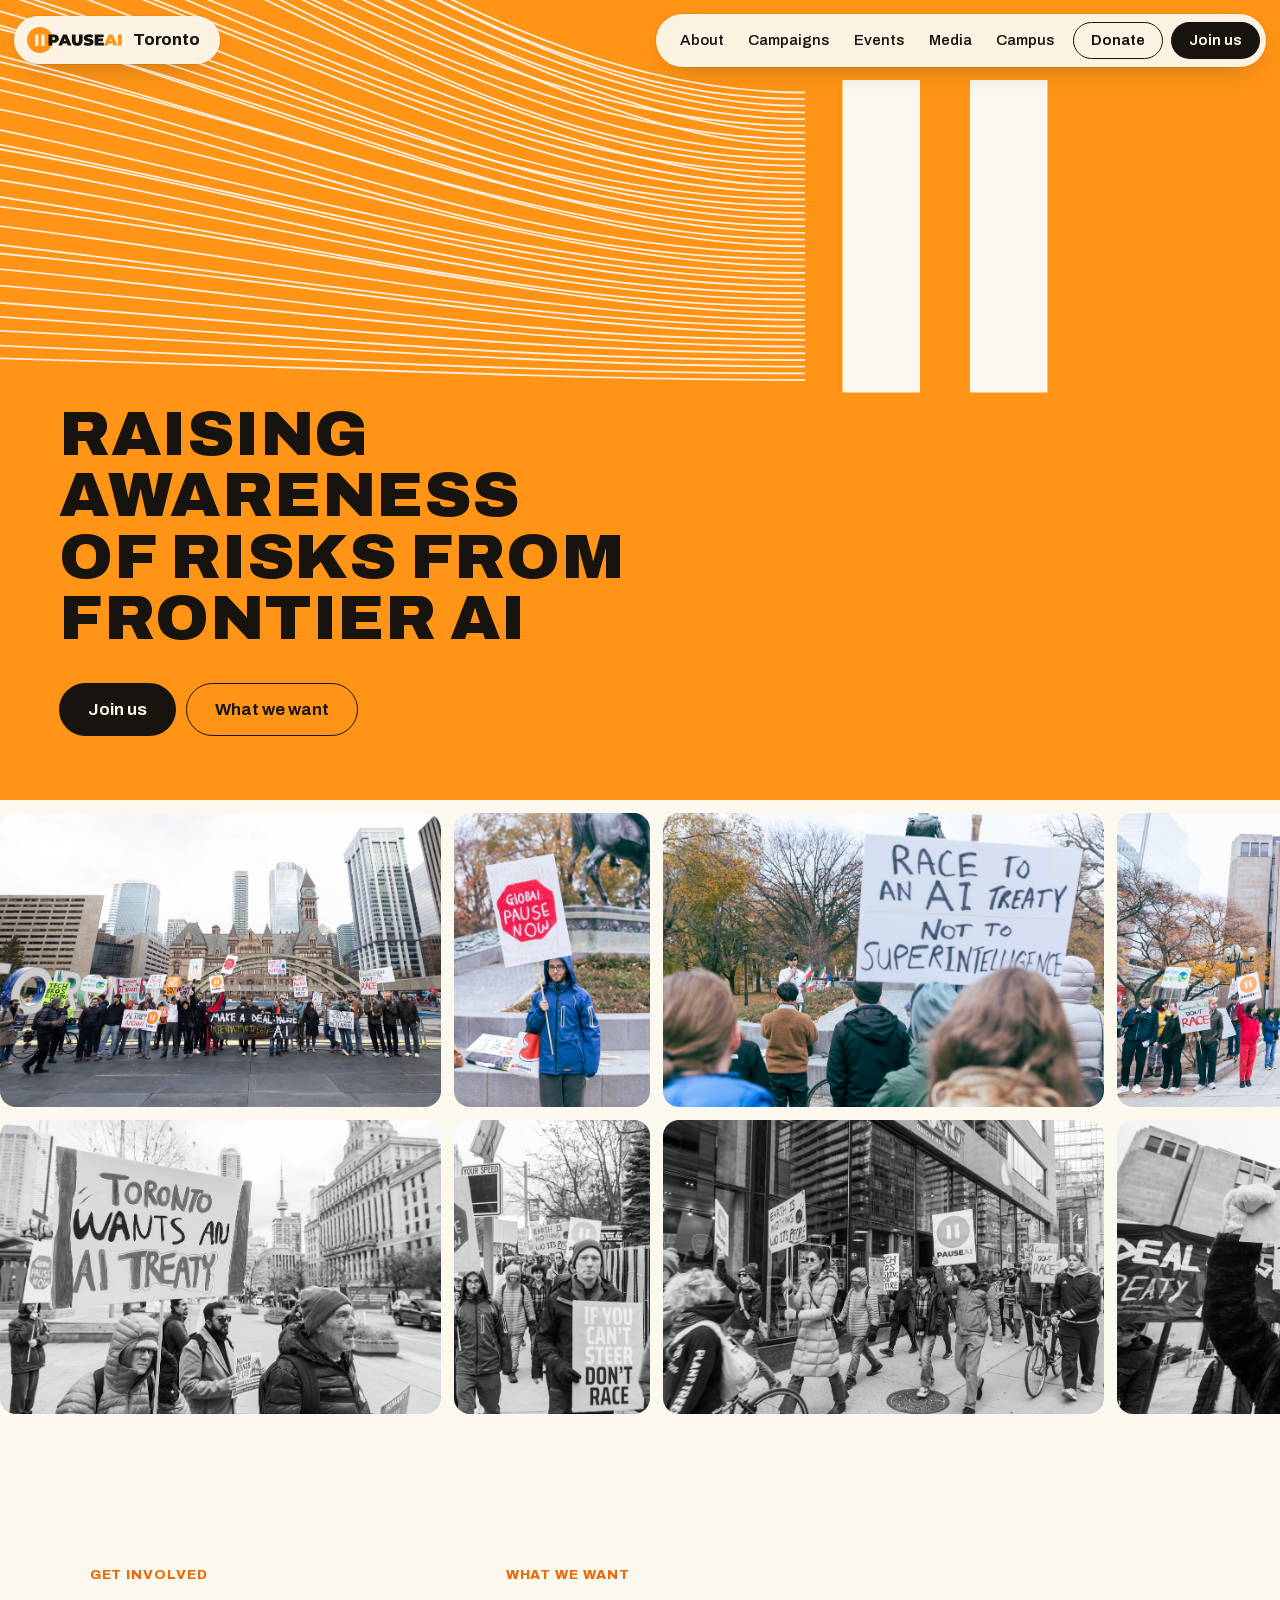
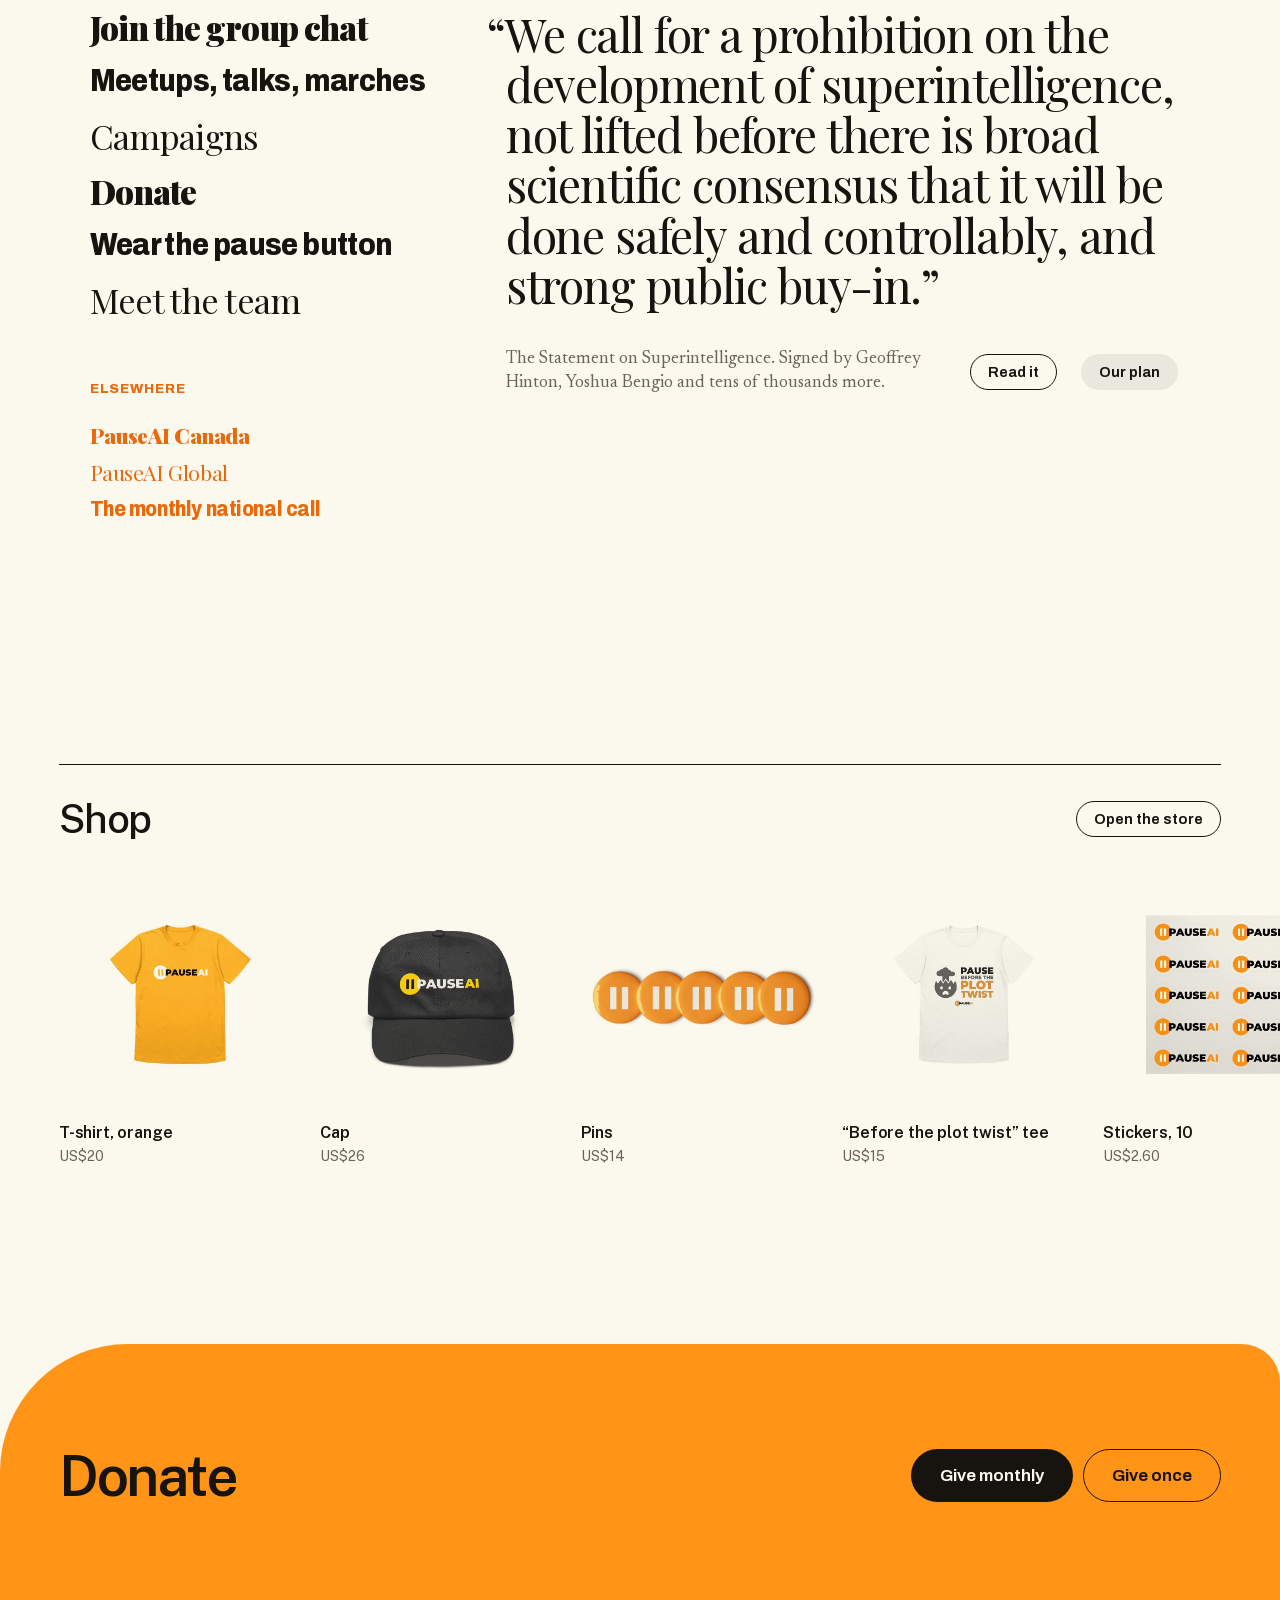
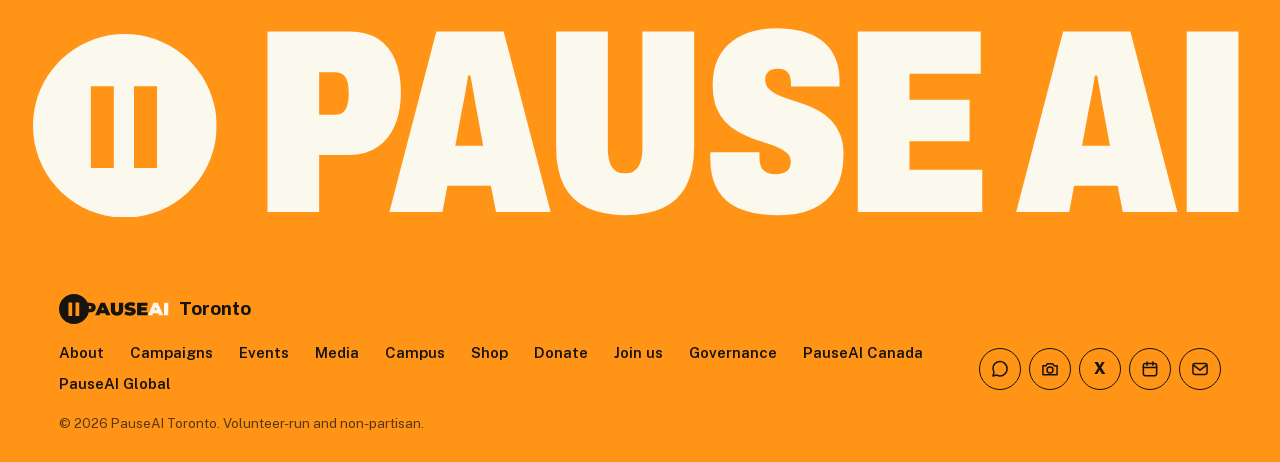
==== commit 70a3cf69: "Menu order, ControlAI backing wording and verified emails for three MPs - Menu and footer on every p" ====
--- a/index.html
+++ b/index.html
@@ -50,8 +50,8 @@
   </a>
   <nav class="chip nav" id="nav" aria-label="Main">
     <a class="nav-link" href="about.html">About</a>
+    <a class="nav-link" href="campaigns.html">Campaigns</a>
     <a class="nav-link" href="https://luma.com/pauseaitoronto">Events</a>
-    <a class="nav-link" href="campaigns.html">Campaigns</a>
     <a class="nav-link" href="media.html">Media</a>
     <a class="nav-link" href="campus.html">Campus</a>
     <a class="pill pill-line pill-sm" href="donate.html">Donate</a>
@@ -153,8 +153,8 @@
     <a class="foot-brand" href="index.html" aria-label="PauseAI Toronto, home"><svg class="brand-logo" viewBox="0 0 243 66" aria-hidden="true"><use href="#pai"/></svg><span class="brand-city">Toronto</span></a>
     <ul class="foot-nav">
       <li><a href="about.html">About</a></li>
+      <li><a href="campaigns.html">Campaigns</a></li>
       <li><a href="https://luma.com/pauseaitoronto">Events</a></li>
-      <li><a href="campaigns.html">Campaigns</a></li>
       <li><a href="media.html">Media</a></li>
       <li><a href="campus.html">Campus</a></li>
       <li><a href="index.html#shop">Shop</a></li>
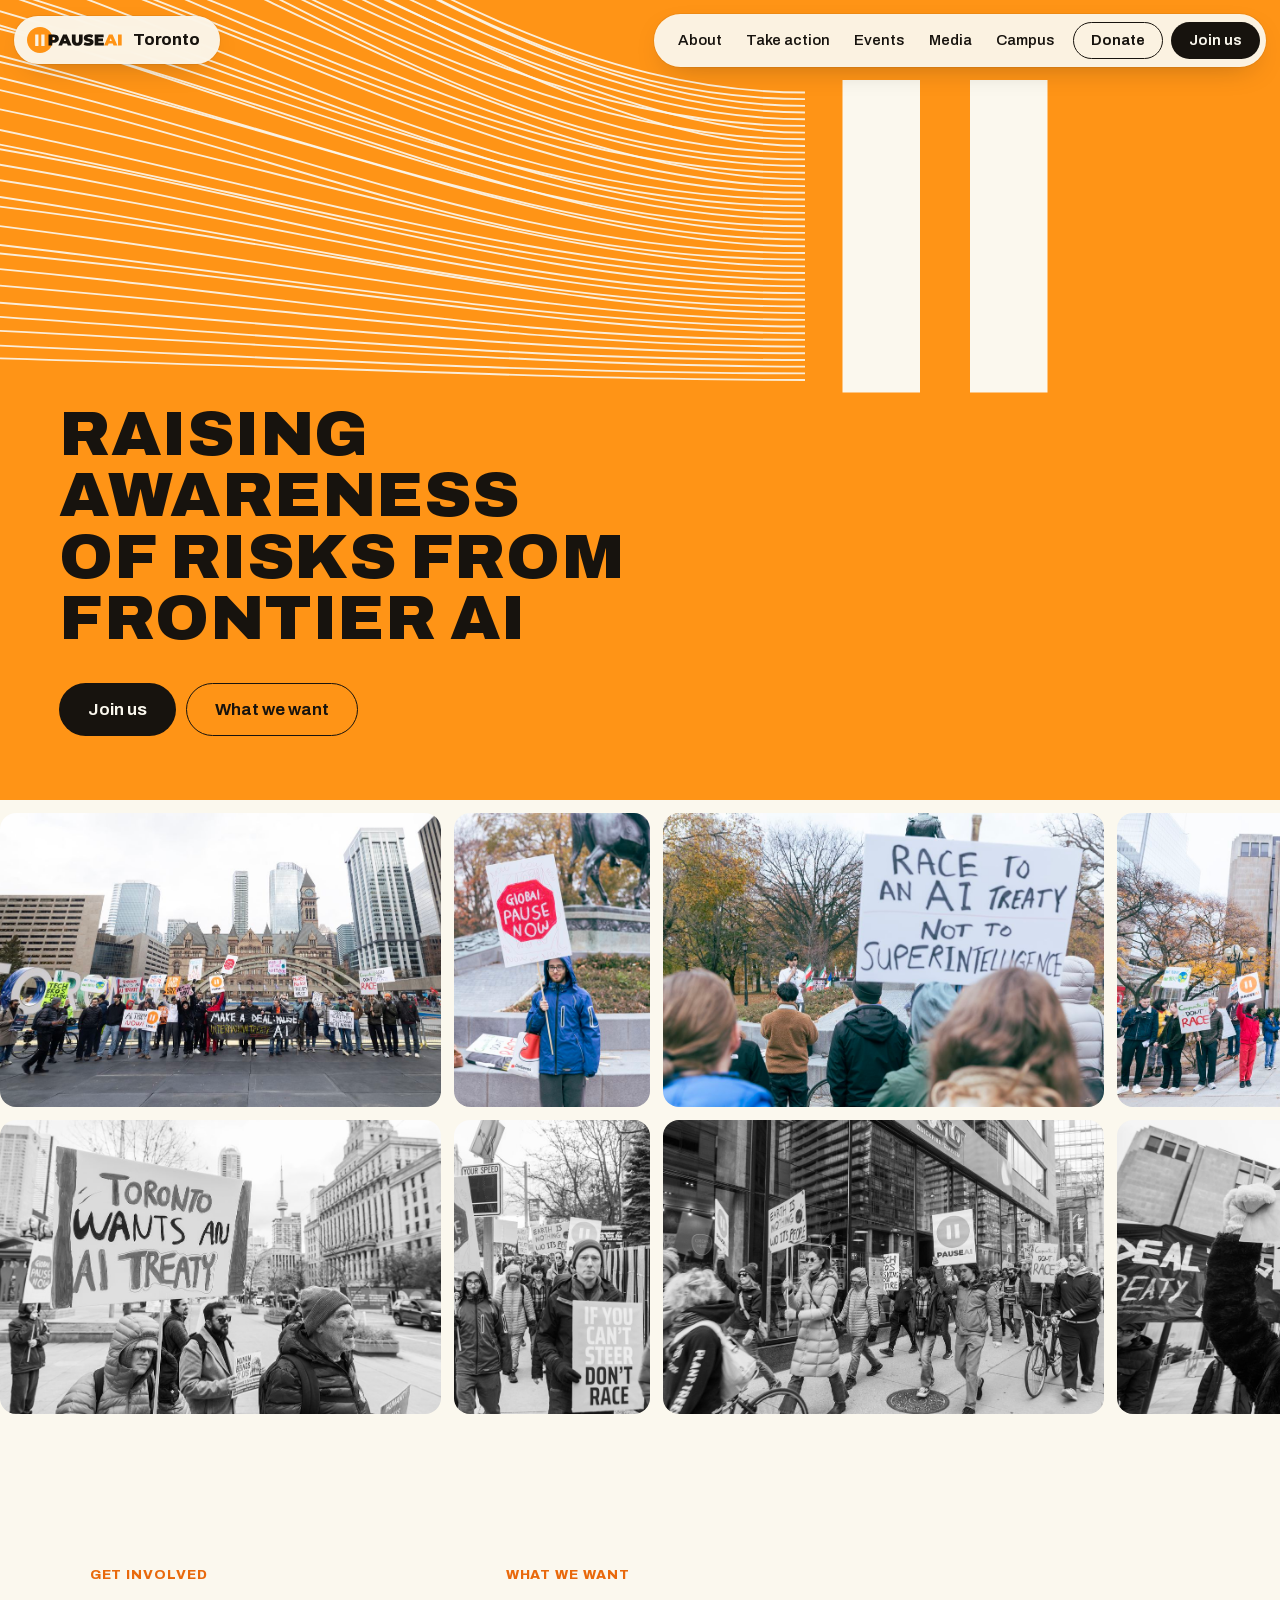
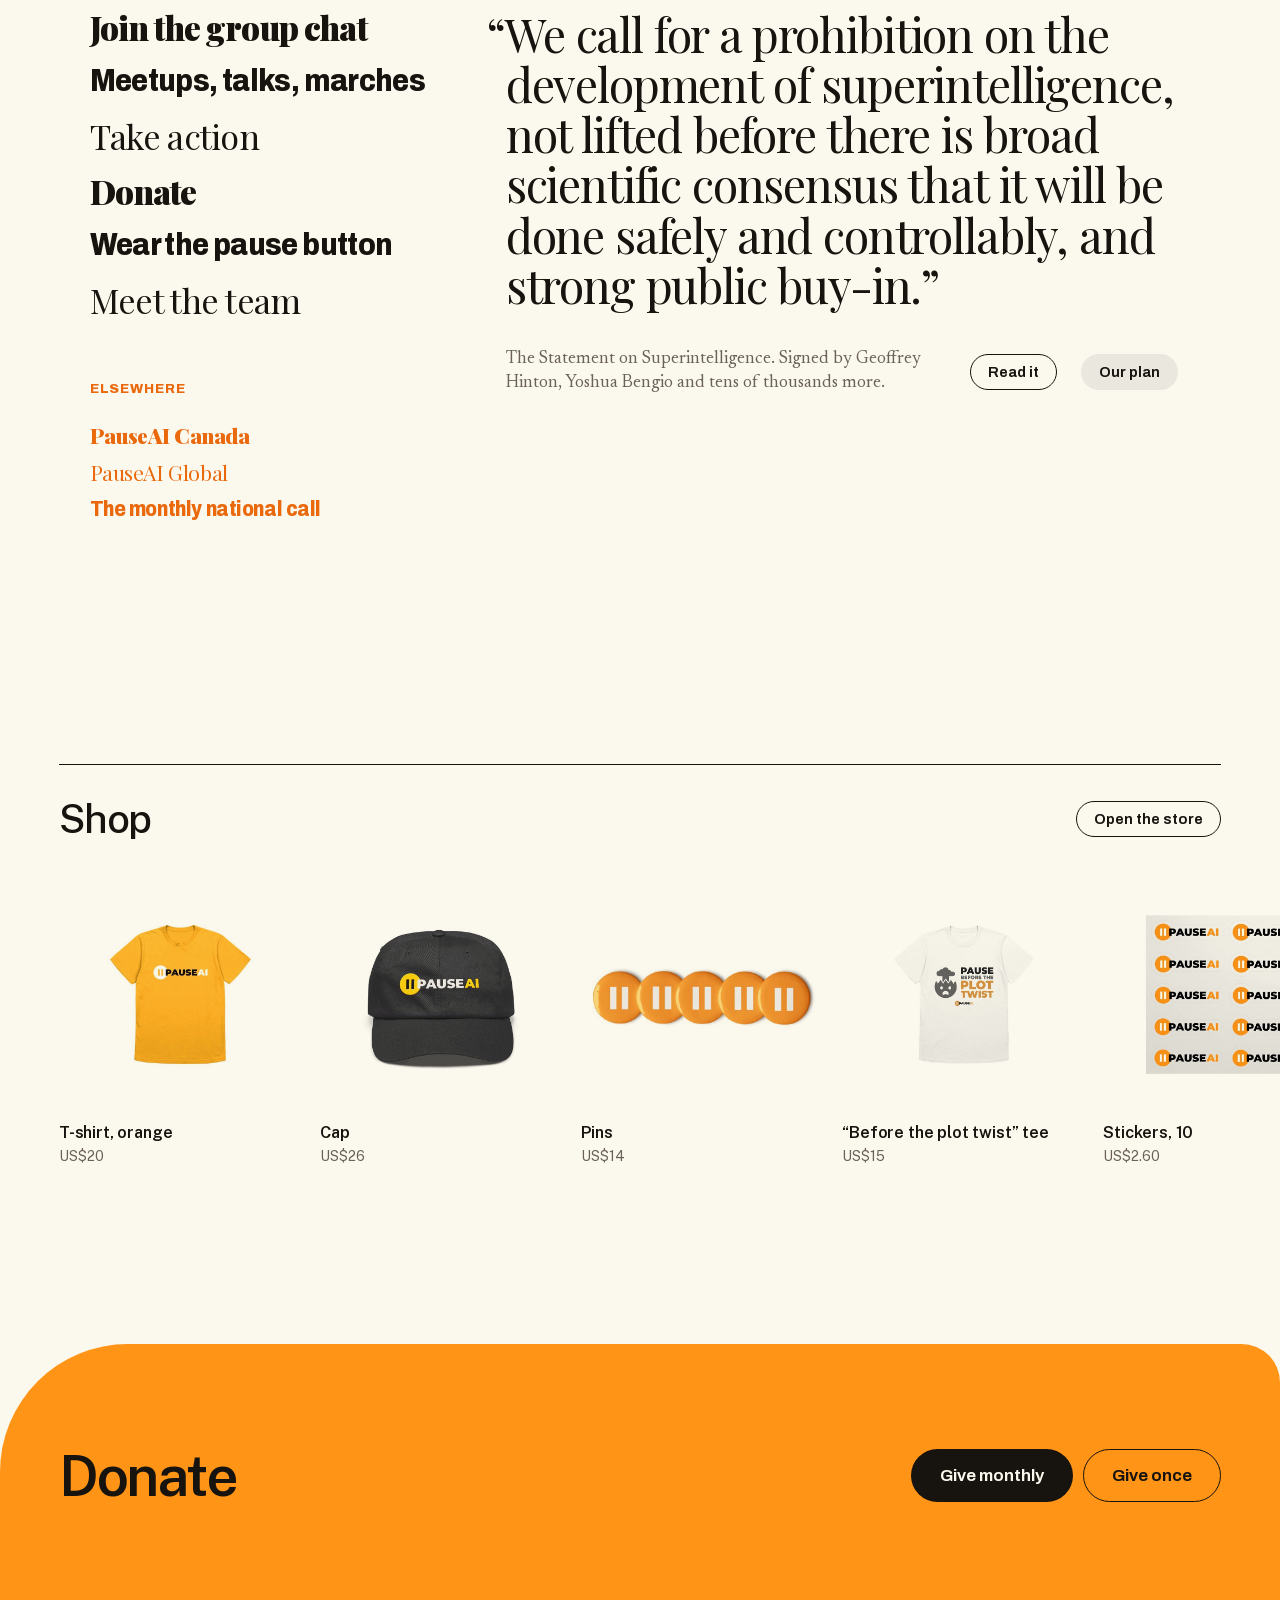
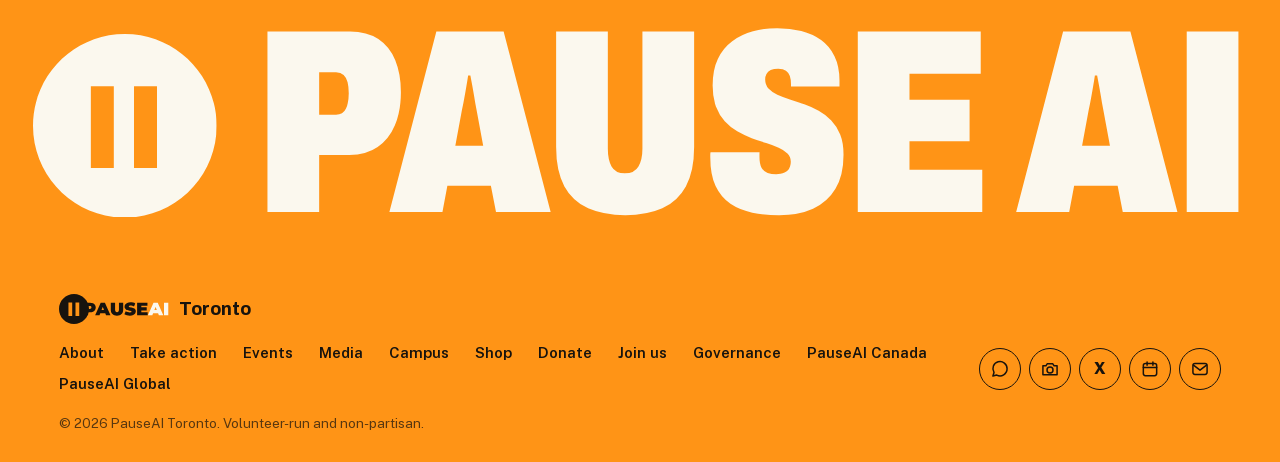
==== commit b3c7f3c6: "Take action page as editorial rows, phone hero fix, join step wording - campaigns.html: rebuilt as t" ====
--- a/index.html
+++ b/index.html
@@ -50,7 +50,7 @@
   </a>
   <nav class="chip nav" id="nav" aria-label="Main">
     <a class="nav-link" href="about.html">About</a>
-    <a class="nav-link" href="campaigns.html">Campaigns</a>
+    <a class="nav-link" href="campaigns.html">Take action</a>
     <a class="nav-link" href="https://luma.com/pauseaitoronto">Events</a>
     <a class="nav-link" href="media.html">Media</a>
     <a class="nav-link" href="campus.html">Campus</a>
@@ -83,7 +83,7 @@
     <ol class="entries">
       <li><a href="https://chat.whatsapp.com/DZ3jcJfqOlE2j4Egu4ZgO1"><span class="t t-a">Join the group chat</span></a></li>
       <li><a href="https://luma.com/pauseaitoronto"><span class="t t-b">Meetups, talks, marches</span></a></li>
-      <li><a href="campaigns.html"><span class="t t-c">Campaigns</span></a></li>
+      <li><a href="campaigns.html"><span class="t t-c">Take action</span></a></li>
       <li><a href="donate.html"><span class="t t-a">Donate</span></a></li>
       <li><a href="#shop"><span class="t t-b">Wear the pause button</span></a></li>
       <li><a href="about.html#team"><span class="t t-c">Meet the team</span></a></li>
@@ -153,7 +153,7 @@
     <a class="foot-brand" href="index.html" aria-label="PauseAI Toronto, home"><svg class="brand-logo" viewBox="0 0 243 66" aria-hidden="true"><use href="#pai"/></svg><span class="brand-city">Toronto</span></a>
     <ul class="foot-nav">
       <li><a href="about.html">About</a></li>
-      <li><a href="campaigns.html">Campaigns</a></li>
+      <li><a href="campaigns.html">Take action</a></li>
       <li><a href="https://luma.com/pauseaitoronto">Events</a></li>
       <li><a href="media.html">Media</a></li>
       <li><a href="campus.html">Campus</a></li>
--- a/assets/site.css
+++ b/assets/site.css
@@ -554,22 +554,6 @@
 .films{--g:clamp(8px,.9vw,12px);display:grid;grid-template-columns:repeat(2,minmax(0,1fr));gap:clamp(28px,3.4vw,44px) var(--g);margin-top:clamp(24px,3vw,40px)}
 .film video{display:block;width:100%;height:auto;aspect-ratio:16/9;background:var(--ink)}
 .film figcaption{margin-top:12px;font-size:15px;font-weight:600;line-height:1.45}
-.credits{margin-top:clamp(32px,4vw,52px)}
-.credits summary{display:inline-flex;align-items:center;gap:8px;padding:7px 12px 7px 10px;border-radius:5px;background:rgba(23,19,14,.06);font-size:13px;font-weight:500;line-height:1;color:var(--ink-2);cursor:pointer;list-style:none;user-select:none;transition:background-color .15s,color .15s}
-.credits summary::-webkit-details-marker{display:none}
-.credits summary:hover,.credits[open] summary{background:rgba(23,19,14,.1);color:var(--ink)}
-.credits summary:focus-visible{outline:2px solid var(--ink);outline-offset:2px}
-.credits-mark{position:relative;width:9px;height:9px;flex:none}
-.credits-mark::before,.credits-mark::after{content:"";position:absolute;left:0;top:4px;width:9px;height:1.5px;background:currentColor;transition:transform .2s}
-.credits-mark::after{transform:rotate(90deg)}
-.credits[open] .credits-mark::after{transform:rotate(0)}
-.credits dl{margin:12px 0 0;max-width:520px;font-size:13px;line-height:1.5}
-.credits dl>div{display:grid;grid-template-columns:132px minmax(0,1fr);gap:2px 16px;padding:8px 0;border-bottom:1px solid var(--hair)}
-.credits dl>div:first-child{border-top:1px solid var(--hair)}
-.credits dt{color:var(--ink-2)}
-.credits dd{margin:0}
-.credits a{font-weight:600}
-.credits a:hover{color:var(--deep)}
 .media-press p a{color:var(--paper)}
 .media-press p a:hover{color:var(--orange)}
 .soon{min-height:56svh}
@@ -596,7 +580,6 @@
 @media (max-width:700px){
   .shots .land{grid-column:1 / -1}
   .films{grid-template-columns:minmax(0,1fr)}
-  .credits dl>div{grid-template-columns:minmax(0,1fr)}
   .lb-stage{padding:68px 0 6px}
   .lb-stage img{max-height:calc(100dvh - 190px)}
   .lb-bar{min-height:104px;align-content:start;padding-right:132px}
@@ -634,26 +617,6 @@
 .pro .gov-head+.plan{padding-bottom:clamp(48px,6vw,88px)}
 
 /* campaigns */
-.camps{display:grid;grid-template-columns:repeat(2,minmax(0,1fr));gap:clamp(16px,2vw,28px);margin:0 var(--gutter);padding:clamp(24px,2.6vw,36px) 0 var(--gap);border-top:1px solid var(--ink)}
-.camp{position:relative;display:flex;flex-direction:column;background:#fff;border:1px solid var(--hair);border-radius:20px;overflow:hidden;box-shadow:0 22px 50px -36px rgba(23,19,14,.4);transition:transform .2s cubic-bezier(.2,.8,.2,1),box-shadow .2s}
-.camp:hover{transform:translateY(-3px);box-shadow:0 30px 60px -36px rgba(23,19,14,.5)}
-.camp-media{aspect-ratio:16/9;overflow:hidden;background:var(--ink)}
-.camp-media img{width:100%;height:100%;object-fit:cover}
-.camp-type{display:flex;flex-direction:column;justify-content:flex-end;padding:clamp(22px,2.6vw,36px);color:var(--paper)}
-.camp-type b{font-weight:600;font-size:clamp(2rem,1.2rem + 3.2vw,3.6rem);line-height:.98;letter-spacing:-.04em;max-width:11ch}
-.camp-type span{margin-top:12px;font-size:14px;color:rgba(251,248,238,.7)}
-.camp-body{display:flex;flex-direction:column;flex:1;padding:clamp(22px,2.6vw,36px)}
-.camp-by{font-weight:700;font-size:12.5px;letter-spacing:.08em;text-transform:uppercase;color:var(--ink-2)}
-.camp h2{margin-top:10px;font-weight:600;font-size:clamp(1.6rem,1.3rem + 1vw,2.2rem);line-height:1.1;letter-spacing:-.03em}
-.camp h2 a::after{content:"";position:absolute;inset:0}
-.camp p{margin-top:12px;font-size:1.04rem;line-height:1.55;color:var(--ink-2);max-width:46ch}
-.tags{display:flex;flex-wrap:wrap;gap:6px;margin-top:18px}
-.tags li{padding:7px 12px;border-radius:999px;background:rgba(23,19,14,.06);font-size:13.5px;font-weight:600;line-height:1}
-.camp .actions{margin-top:auto;padding-top:24px}
-.camp:hover .pill-line{background:var(--ink);color:var(--paper)}
-.camp:hover .pill-orange{background:var(--deep);color:#fff}
-.camp h2 a:focus-visible{outline:none}
-.camp:has(h2 a:focus-visible){outline:2px solid var(--ink);outline-offset:3px}
 
 /* write to your MP: one card, three steps */
 .act{display:grid;grid-template-columns:minmax(0,5fr) minmax(0,6fr);gap:clamp(28px,5vw,80px);align-items:start;margin:0 var(--gutter);padding:clamp(24px,2.6vw,36px) 0 var(--gap);border-top:1px solid var(--ink)}
@@ -730,7 +693,6 @@
 .nexts p{margin-top:4px;font-size:.98rem;line-height:1.5;color:var(--ink-2);max-width:40ch}
 .join-photo{margin-top:clamp(24px,3vw,40px)}
 .join-photo img{width:100%;aspect-ratio:3/2;object-fit:cover;border-radius:10px}
-.join-photo figcaption{margin-top:8px;font-size:12.5px;color:var(--ink-2)}
 .join-card{background:#fff;border:1px solid var(--hair);border-radius:20px;box-shadow:0 22px 50px -36px rgba(23,19,14,.4);padding:clamp(22px,3vw,44px)}
 .join-card h2{font-weight:600;font-size:clamp(1.6rem,1.3rem + 1vw,2.2rem);line-height:1.1;letter-spacing:-.03em}
 .join-card h2+p{margin-top:10px;font-size:1.02rem;line-height:1.55;color:var(--ink-2);max-width:46ch}
@@ -746,7 +708,6 @@
   .act-card,.join-card{order:-1}
 }
 @media (max-width:860px){
-  .camps{grid-template-columns:minmax(0,1fr)}
 }
 @media (max-width:700px){
   .crew{grid-template-columns:repeat(2,minmax(0,1fr))}
@@ -765,3 +726,59 @@
   .field-row{grid-template-columns:minmax(0,1fr)}
   .send-grid{grid-template-columns:minmax(0,1fr)}
 }
+
+/* credit toggles: a small grey "i" that opens a quiet card. Uses the native popover, so no script. */
+.info{display:inline-grid;place-items:center;width:20px;height:20px;padding:0;border:0;border-radius:50%;background:none;color:rgba(23,19,14,.3);cursor:pointer;transition:color .2s}
+.info svg{width:16px;height:16px}
+.info:hover,.info:focus-visible{color:var(--ink)}
+.info:focus-visible{outline:2px solid var(--ink);outline-offset:2px}
+.has-credit{position:relative}
+.info-photo{position:absolute;right:8px;bottom:8px;color:rgba(255,255,255,.72);filter:drop-shadow(0 0 3px rgba(0,0,0,.45))}
+.info-photo:hover,.info-photo:focus-visible{color:#fff}
+.info-photo:focus-visible{outline-color:#fff}
+.credits-line{margin-top:clamp(28px,3.4vw,44px)}
+.info-text{display:inline-flex;width:auto;height:auto;gap:6px;border-radius:4px;font:400 13px/1 var(--pro);letter-spacing:0}
+.note{width:min(400px,calc(100vw - 32px));margin:auto;padding:24px;border:0;border-radius:6px;background:#FDFDFB;color:var(--ink);font-family:var(--pro);font-size:15px;line-height:1.5;text-align:left;box-shadow:0 30px 70px -30px rgba(0,0,0,.5);opacity:0;transition:opacity .16s ease,display .16s allow-discrete,overlay .16s allow-discrete}
+.note:popover-open{opacity:1}
+@starting-style{.note:popover-open{opacity:0}}
+.note::backdrop{background:rgba(15,12,9,.5)}
+.note-wide{width:min(520px,calc(100vw - 32px))}
+.note-label{margin:0 28px 10px 0!important;font-size:12px!important;font-weight:600;letter-spacing:.08em;text-transform:uppercase;color:var(--ink-2)!important;max-width:none!important}
+.note-name{margin:0!important;font-size:1.25rem!important;font-weight:500;letter-spacing:-.02em;line-height:1.25!important;color:var(--ink)!important}
+.note-more{margin:6px 0 0!important;font-size:14px!important;line-height:1.45!important;color:var(--ink-2)!important}
+.note a,.pro .note a{color:var(--ink);font-weight:600;text-decoration:underline;text-decoration-color:var(--hair);text-underline-offset:3px}
+.note a:hover,.pro .note a:hover{color:var(--deep)}
+.note-x{position:absolute;top:14px;right:14px;display:grid;place-items:center;width:26px;height:26px;padding:0;border:1px solid var(--hair);border-radius:50%;background:none;color:var(--ink-2);font:400 17px/1 var(--pro);cursor:pointer}
+.note-x:hover{color:var(--ink);border-color:var(--ink)}
+.note dl{margin:0;font-size:14px}
+.note dl>div{display:grid;grid-template-columns:128px minmax(0,1fr);gap:2px 14px;padding:9px 0;border-top:1px solid var(--hair)}
+.note dt{color:var(--ink-2)}
+.note dd{margin:0}
+@media (max-width:520px){.note dl>div{grid-template-columns:minmax(0,1fr)}}
+/* browsers without popover: the credit simply shows as text under the photo */
+@supports not selector(:popover-open){
+  .info,.note-x{display:none}
+  .note{opacity:1;width:auto;padding:8px 0 0;background:none;box-shadow:none;font-size:12.5px}
+}
+
+/* take action page: plain editorial rows, text beside a photograph, no cards */
+.act-row{align-items:center;padding-top:clamp(40px,5vw,72px);padding-bottom:clamp(40px,5vw,72px)}
+.act-row+.act-row{border-top:1px solid var(--hair)}
+.act-row .h-sec{margin-top:10px;font-size:clamp(2.1rem,1.5rem + 2vw,3.2rem);line-height:1.02}
+.act-row .h-sec a:hover{color:var(--deep)}
+.act-row .blk-text p:not(.rec-date){font-size:1.1rem;max-width:44ch}
+.act-row .act-facts{margin-top:10px!important;font-size:.95rem!important;color:var(--ink-2)}
+.act-row .actions{margin-top:28px}
+.act-row .blk-img img{aspect-ratio:3/2;object-position:50% 50%}
+@media (min-width:861px){
+  .act-rev{grid-template-columns:minmax(0,6fr) minmax(0,5fr)}
+  .act-rev .blk-img{order:-1}
+}
+@media (max-width:860px){
+  .act-row .blk-img{order:-1}
+}
+/* phone: keep the hero drawing clear of the floating logo and Menu button */
+@media (max-width:860px){
+  .hero-art{top:78px;height:170px}
+  .hero-copy{padding-top:268px}
+}
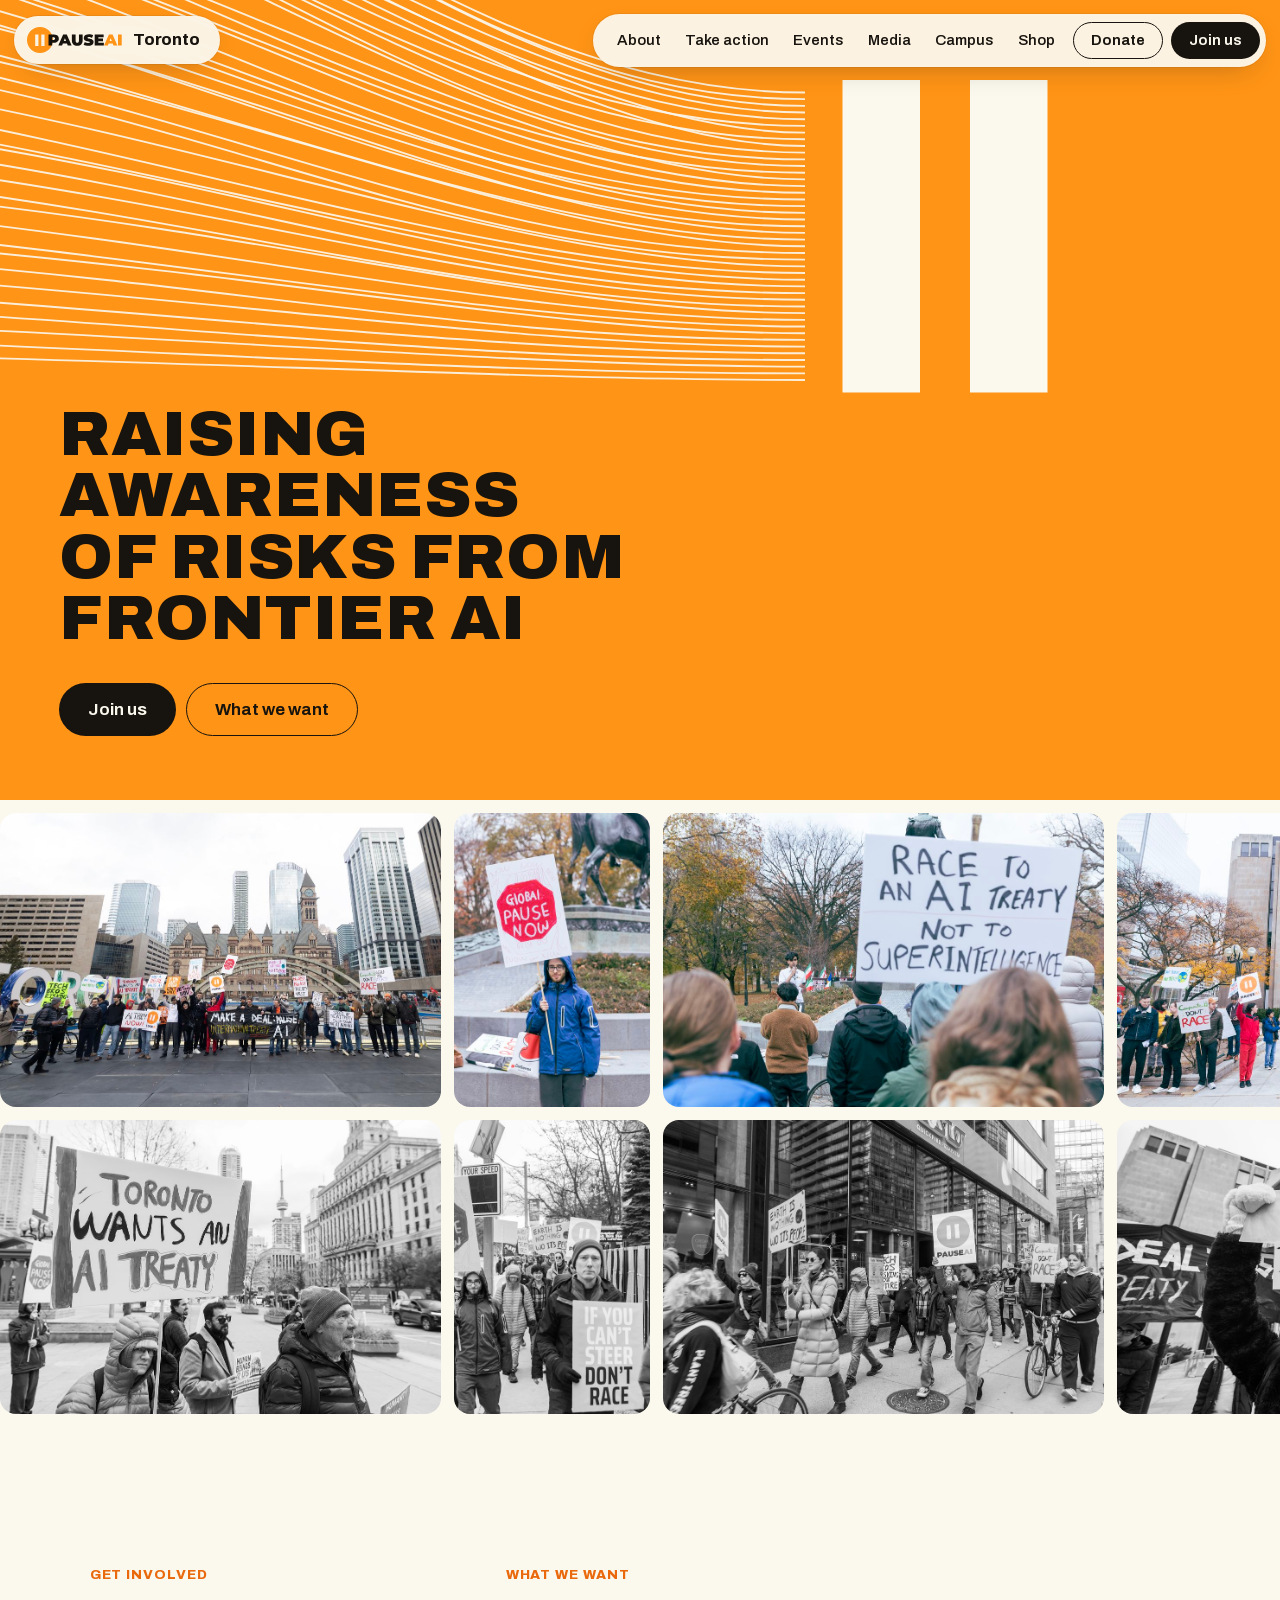
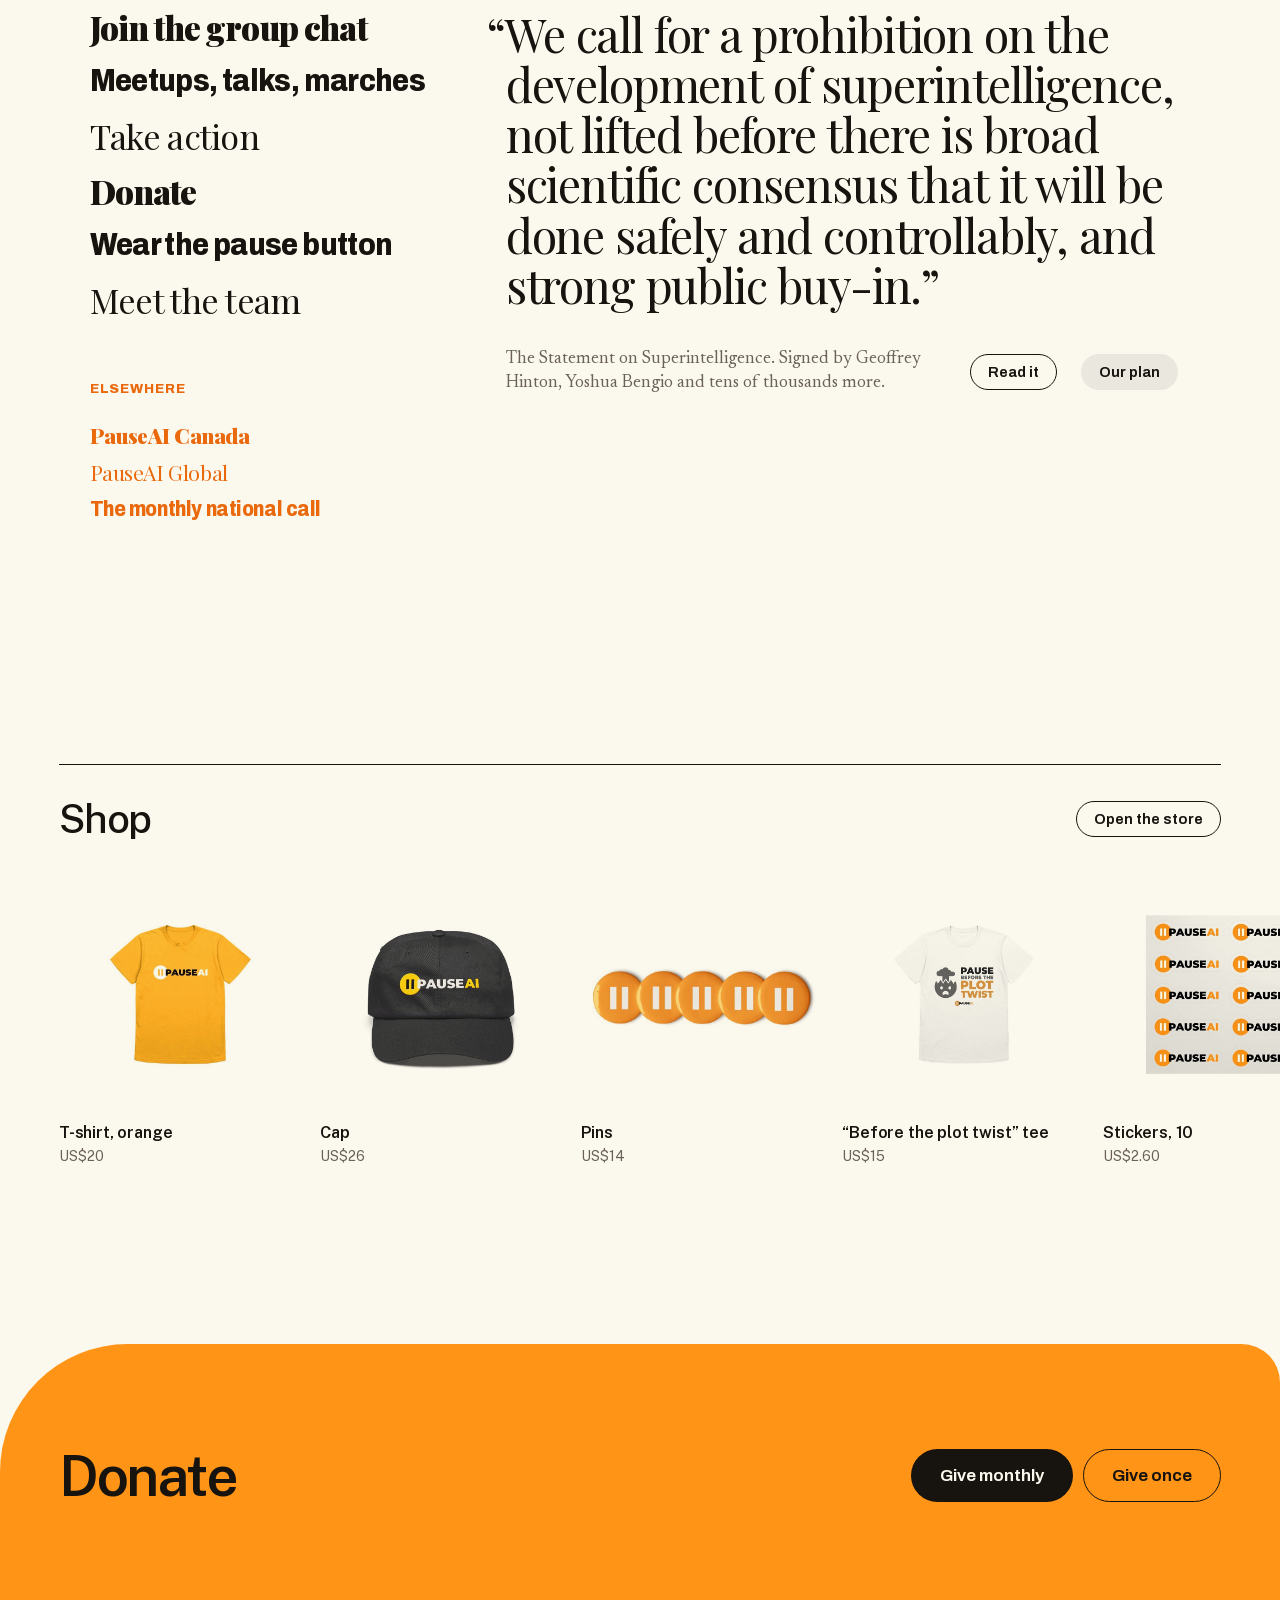
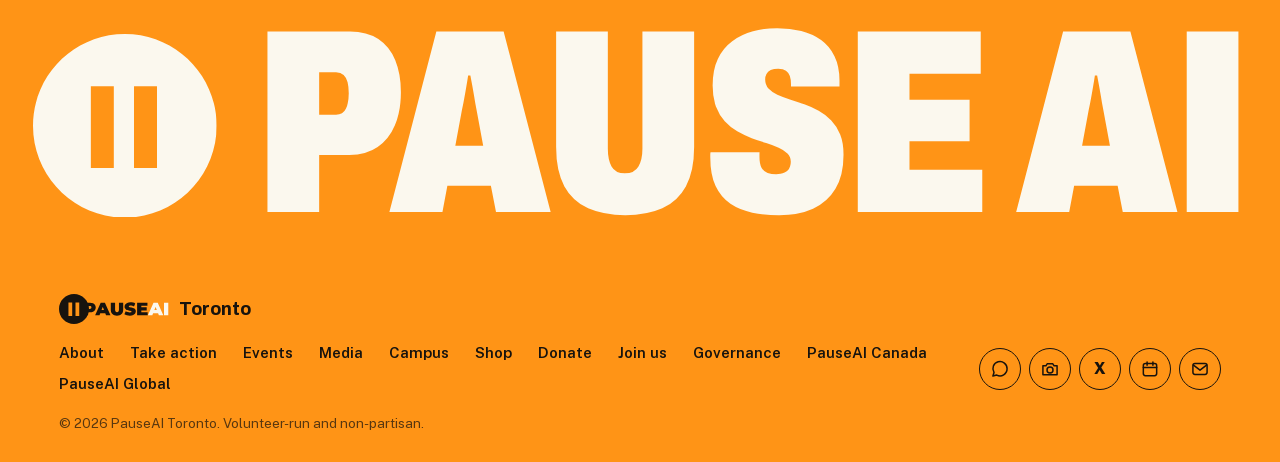
==== commit 347bff37: "Shop back in the menu, shorter Take action copy, About sub-menu removed - menu: Shop restored after " ====
--- a/index.html
+++ b/index.html
@@ -54,6 +54,7 @@
     <a class="nav-link" href="https://luma.com/pauseaitoronto">Events</a>
     <a class="nav-link" href="media.html">Media</a>
     <a class="nav-link" href="campus.html">Campus</a>
+    <a class="nav-link" href="index.html#shop">Shop</a>
     <a class="pill pill-line pill-sm" href="donate.html">Donate</a>
     <a class="pill pill-ink pill-sm" href="join.html">Join us</a>
   </nav>
--- a/assets/site.css
+++ b/assets/site.css
@@ -591,9 +591,6 @@
 }
 
 /* v9: about page (section links, team cards), campaigns, the write-to-your-MP card, join form */
-.subnav{display:flex;flex-wrap:wrap;gap:8px;margin-top:clamp(22px,2.6vw,32px)}
-.subnav a{padding:10px 16px;border-radius:999px;background:rgba(23,19,14,.06);font-size:14.5px;font-weight:600;line-height:1;transition:background-color .15s,color .15s}
-.subnav a:hover{background:var(--ink);color:var(--paper)}
 
 .crew-sec{margin:0 var(--gutter);padding:clamp(24px,2.6vw,36px) 0 var(--gap);border-top:1px solid var(--ink)}
 .crew{display:grid;grid-template-columns:repeat(4,minmax(0,1fr));gap:clamp(36px,4vw,56px) clamp(20px,2.6vw,36px);margin-top:clamp(28px,3.4vw,48px);align-items:start}
@@ -767,7 +764,6 @@
 .act-row .h-sec{margin-top:10px;font-size:clamp(2.1rem,1.5rem + 2vw,3.2rem);line-height:1.02}
 .act-row .h-sec a:hover{color:var(--deep)}
 .act-row .blk-text p:not(.rec-date){font-size:1.1rem;max-width:44ch}
-.act-row .act-facts{margin-top:10px!important;font-size:.95rem!important;color:var(--ink-2)}
 .act-row .actions{margin-top:28px}
 .act-row .blk-img img{aspect-ratio:3/2;object-position:50% 50%}
 @media (min-width:861px){
